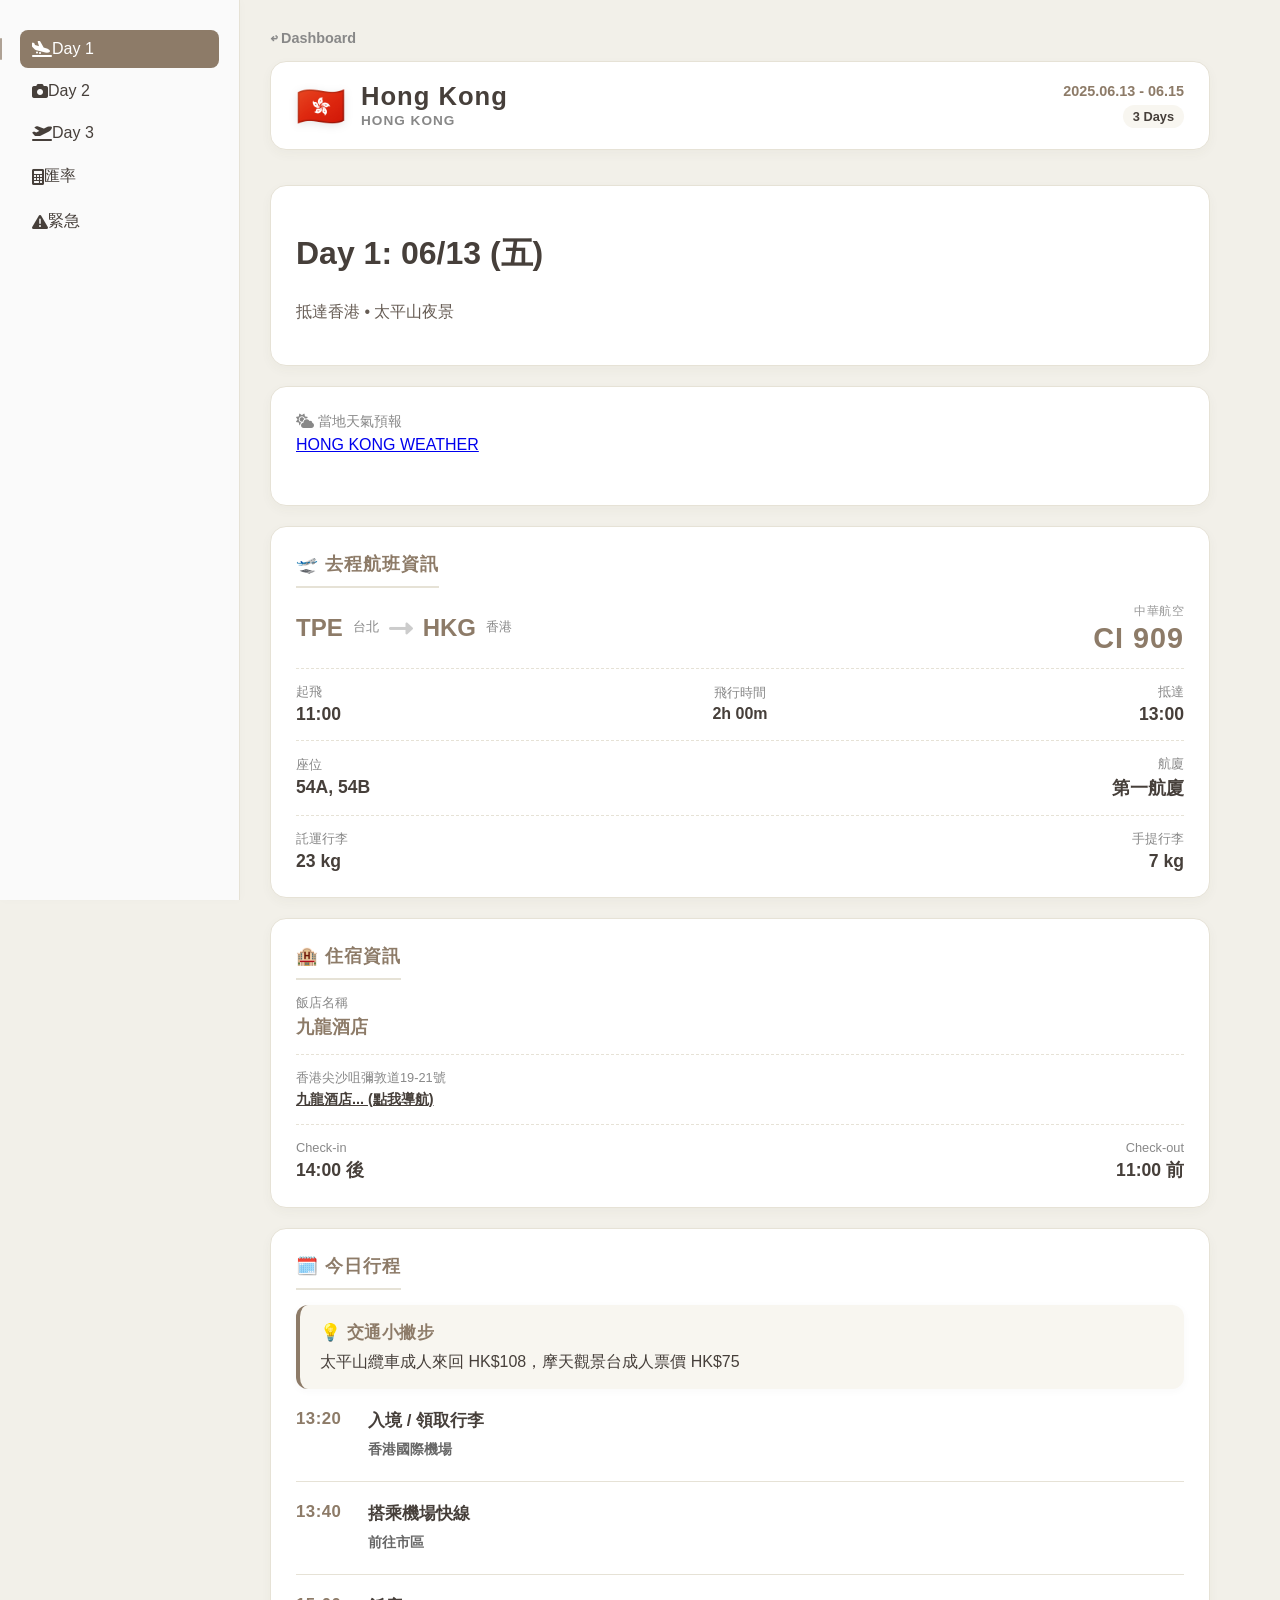
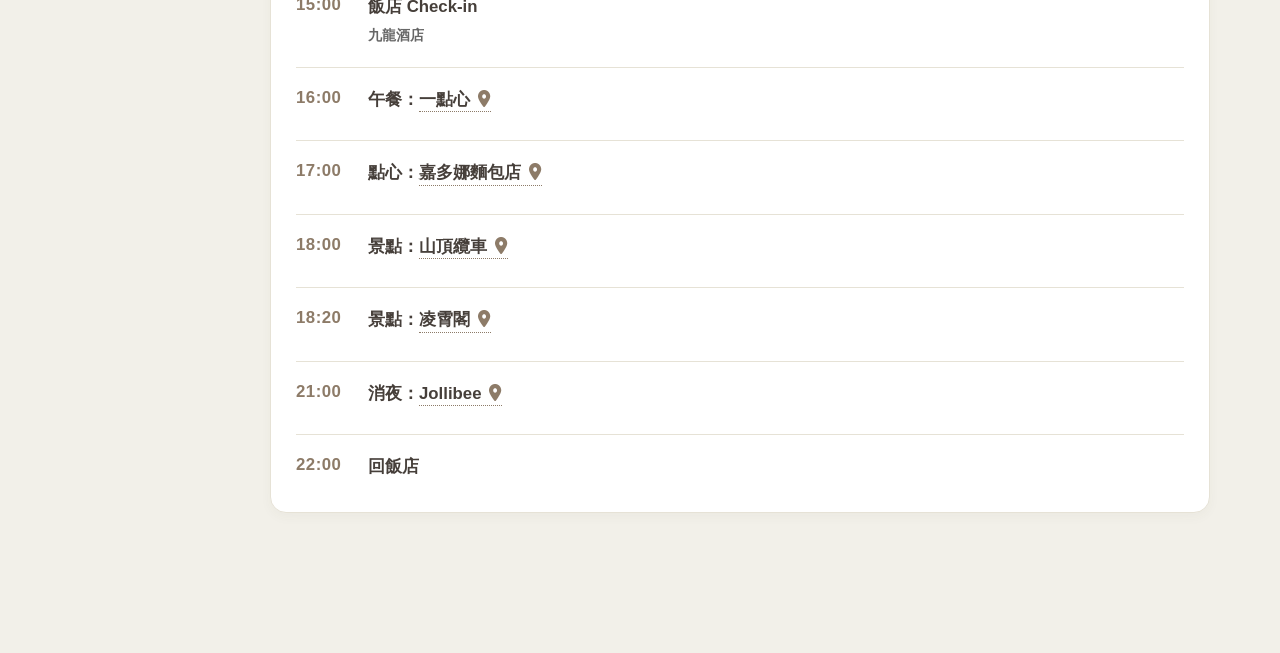
==== HongKong2025.html @ afbc12d3 "Add files via upload" ====
<!DOCTYPE html>
<html lang="zh-TW">
<head>
    <meta charset="UTF-8">
    <meta name="viewport" content="width=device-width, initial-scale=1.0, maximum-scale=1.0, user-scalable=no">
    <title>香港 3 天 2 夜</title>
    <link rel="icon" href="data:image/svg+xml,<svg xmlns=%22http://www.w3.org/2000/svg%22 viewBox=%220 0 100 100%22><text x=%2250%%22 y=%2250%%22 font-size=%2280%22 text-anchor=%22middle%22 dominant-baseline=%22central%22>🥧</text></svg>">
    
    <!-- 引入 Font Awesome 與 共用 CSS (已移除所有內聯樣式) -->
    <link href="https://cdnjs.cloudflare.com/ajax/libs/font-awesome/6.0.0/css/all.min.css" rel="stylesheet">
    <link href="css/travel.css" rel="stylesheet">
</head>
<body>

    <!-- ================= 統一 Sidebar ================= -->
    <nav class="sidebar">
        <div class="menu-item active" onclick="showPage('day1')">
            <i class="fas fa-plane-arrival"></i><span>Day 1</span>
        </div>
        <div class="menu-item" onclick="showPage('day2')">
            <i class="fas fa-camera"></i><span>Day 2</span>
        </div>
        <div class="menu-item" onclick="showPage('day3')">
            <i class="fas fa-plane-departure"></i><span>Day 3</span>
        </div>
        <div class="menu-item" onclick="showPage('money')">
            <i class="fas fa-calculator"></i><span>匯率</span>
        </div>
        <div class="menu-item" onclick="showPage('sos')">
            <i class="fas fa-exclamation-triangle"></i><span>緊急</span>
        </div>
    </nav>

    <!-- ================= 右側內容區 ================= -->
    <!-- ★ data-trip-id 用於獨立記憶體快取, data-currency-rate 用於匯率計算 ★ -->
    <main class="content" data-trip-id="hongkong2025" data-currency-rate="4.1">
        <a href="index.html" class="back-home">↩ Dashboard</a>
        
        <!-- 統一 Header -->
        <div class="travel-header">
            <div class="th-left">
                <div class="th-flag">🇭🇰</div>
                <div class="th-title">
                    <h1>Hong Kong</h1>
                    <span>Hong Kong</span>
                </div>
            </div>
            <div class="th-right">
                <div class="th-date">2025.06.13 - 06.15</div>
                <div class="th-days">3 Days</div>
            </div>
        </div>

        <!-- ================= Day 1 ================= -->
        <div id="day1" class="page-section active">
            
            <div class="card">
                <h1>Day 1: 06/13 (五)</h1>
                <p>抵達香港 • 太平山夜景</p>
            </div>

            <!-- 天氣小工具 (香港) -->
            <div class="card" style="min-height: 120px;">
                <div style="font-size: 0.9rem; color: #888; margin-bottom: 5px;">
                    <i class="fas fa-cloud-sun"></i> 當地天氣預報
                </div>
                <div class="weather-container">
                    <a class="weatherwidget-io" href="https://forecast7.com/en/22d32114d17/hong-kong/" data-label_1="HONG KONG" data-label_2="香港天氣" data-font="Arial" data-icons="Climacons Animated" data-mode="Forecast" data-days="3" data-theme="pure" data-accent="#8D7B68" data-textColor="#463F3A" data-highColor="#D35400" data-lowColor="#7FB3D5" data-sunColor="#F39C12" data-cloudColor="#BDC3C7" style="display: block; width: 100%; height: 100%;">HONG KONG WEATHER</a>
                </div>
                <script>!function(d,s,id){var js,fjs=d.getElementsByTagName(s)[0];if(!d.getElementById(id)){js=d.createElement(s);js.id=id;js.src='https://weatherwidget.io/js/widget.min.js';fjs.parentNode.insertBefore(js,fjs);}}(document,'script','weatherwidget-io-js');</script>
            </div>

            <!-- 去程航班資訊 -->
            <div class="card">
                <h2>🛫 去程航班資訊</h2>
                <div class="flight-box">
                    <div class="flight-route">TPE <span class="city-name">台北</span> <i class="fas fa-long-arrow-alt-right" style="color: #ccc; margin: 0 5px;"></i> HKG <span class="city-name">香港</span></div>
                    <div class="flight-number-box"><span class="airline-name">中華航空</span><span class="flight-code">CI 909</span></div>
                </div>
                <div class="flight-box">
                    <div class="info-group"><span class="info-label">起飛</span><span class="info-value">11:00</span></div>
                    <div class="info-group" style="text-align: center;">
                        <span class="info-label">飛行時間</span><span class="info-value" style="font-size: 1rem;">2h 00m</span>
                    </div>
                    <div class="info-group" style="text-align: right;"><span class="info-label">抵達</span><span class="info-value">13:00</span></div>
                </div>
                <div class="flight-box">
                    <div class="info-group"><span class="info-label">座位</span><span class="info-value">54A, 54B</span></div>
                    <div class="info-group" style="text-align: right;"><span class="info-label">航廈</span><span class="info-value">第一航廈</span></div>
                </div>
                <div class="flight-box">
                    <div class="info-group"><span class="info-label">託運行李</span><span class="info-value">23 kg</span></div>
                    <div class="info-group" style="text-align: right;"><span class="info-label">手提行李</span><span class="info-value">7 kg</span></div>
                </div>
            </div>

            <!-- 住宿資訊 -->
            <div class="card">
                <h2>🏨 住宿資訊</h2>
                <div class="hotel-box">
                    <div class="info-group">
                        <span class="info-label">飯店名稱</span>
                        <span class="info-value highlight">九龍酒店</span>
                    </div>
                </div>
                <div class="hotel-box">
                    <div class="info-group">
                        <span class="info-label">香港尖沙咀彌敦道19-21號</span>
                        <a href="https://maps.app.goo.gl/EKaswc69Fvx1nuZb8" target="_blank" class="info-value" style="font-size: 0.9rem; text-decoration: underline;">
                            九龍酒店... (點我導航)
                        </a>
                    </div>
                </div>
                <div class="hotel-box">
                    <div class="info-group"><span class="info-label">Check-in</span><span class="info-value">14:00 後</span></div>
                    <div class="info-group" style="text-align: right;"><span class="info-label">Check-out</span><span class="info-value">11:00 前</span></div>
                </div>
            </div>

            <!-- Day 1 詳細行程 -->
            <div class="card">
                <h2>🗓️ 今日行程</h2>
                <div class="tip-box" style="margin-bottom: 20px; margin-top:0;">
                    <span class="tip-title">💡 交通小撇步</span>
                    太平山纜車成人來回 HK$108，摩天觀景台成人票價 HK$75
                </div>

                <div class="timeline-item">
                    <div class="time-col">13:20</div>
                    <div class="event-col">
                        <span class="event-title">入境 / 領取行李</span>
                        <div class="event-desc">香港國際機場</div>
                    </div>
                </div>
                <div class="timeline-item">
                    <div class="time-col">13:40</div>
                    <div class="event-col">
                        <span class="event-title">搭乘機場快線</span>
                        <div class="event-desc">前往市區</div>
                    </div>
                </div>
                <div class="timeline-item">
                    <div class="time-col">15:00</div>
                    <div class="event-col">
                        <span class="event-title">飯店 Check-in</span>
                        <div class="event-desc">九龍酒店</div>
                    </div>
                </div>
                <div class="timeline-item">
                    <div class="time-col">16:00</div>
                    <div class="event-col">
                        <span class="event-title">午餐：<a href="https://maps.app.goo.gl/EjUJ3qVuWebungwq6" target="_blank" class="event-link">一點心 <i class="fas fa-map-marker-alt"></i></a></span>
                    </div>
                </div>
                <div class="timeline-item">
                    <div class="time-col">17:00</div>
                    <div class="event-col">
                        <span class="event-title">點心：<a href="https://maps.app.goo.gl/kYdTCYReTGo434V69" target="_blank" class="event-link">嘉多娜麵包店 <i class="fas fa-map-marker-alt"></i></a></span>
                    </div>
                </div>
                <div class="timeline-item">
                    <div class="time-col">18:00</div>
                    <div class="event-col">
                        <span class="event-title">景點：<a href="https://maps.app.goo.gl/MPG24cJKzEwBTqfs8" target="_blank" class="event-link">山頂纜車 <i class="fas fa-map-marker-alt"></i></a></span>
                    </div>
                </div>
                <div class="timeline-item">
                    <div class="time-col">18:20</div>
                    <div class="event-col">
                        <span class="event-title">景點：<a href="https://maps.app.goo.gl/K1PdYtuQyKC4BGM1A" target="_blank" class="event-link">凌霄閣 <i class="fas fa-map-marker-alt"></i></a></span>
                    </div>
                </div>
                <div class="timeline-item">
                    <div class="time-col">21:00</div>
                    <div class="event-col">
                        <span class="event-title">消夜：<a href="https://maps.app.goo.gl/dW3N7We383QThHqZ9" target="_blank" class="event-link">Jollibee <i class="fas fa-map-marker-alt"></i></a></span>
                    </div>
                </div>
                <div class="timeline-item">
                    <div class="time-col">22:00</div>
                    <div class="event-col">
                        <span class="event-title">回飯店</span>
                    </div>
                </div>
            </div>
        </div>

        <!-- ================= Day 2 ================= -->
        <div id="day2" class="page-section">
            <div class="card">
                <h1>Day 2: 06/14 (六)</h1>
                <p>市區探索 • 購物美食</p>
            </div>

            <div class="card">
                <h2>🗓️ 行程內容</h2>
                <div class="timeline-item">
                    <div class="time-col">11:00</div>
                    <div class="event-col">
                        <span class="event-title">早餐：<a href="https://maps.app.goo.gl/UjLLrDPzjtCjwC1D6" target="_blank" class="event-link">炳記茶檔 <i class="fas fa-map-marker-alt"></i></a></span>
                    </div>
                </div>
                <div class="timeline-item">
                    <div class="time-col">12:40</div>
                    <div class="event-col">
                        <span class="event-title">午餐：<a href="https://maps.app.goo.gl/oUz46k46rFbuQrYm6" target="_blank" class="event-link">榕哥燒鵝餐室 <i class="fas fa-map-marker-alt"></i></a></span>
                    </div>
                </div>
                <div class="timeline-item">
                    <div class="time-col">14:00</div>
                    <div class="event-col">
                        <span class="event-title">購物：<a href="https://maps.app.goo.gl/E43j7bYzQxsE5U7RA" target="_blank" class="event-link">80M巴士專門店 - 太子旗艦店 <i class="fas fa-map-marker-alt"></i></a></span>
                    </div>
                </div>
                <div class="timeline-item">
                    <div class="time-col">14:30</div>
                    <div class="event-col">
                        <span class="event-title">購物：<a href="https://maps.app.goo.gl/TByXauGQk7tQCgtF6" target="_blank" class="event-link">深水埗玩具街 <i class="fas fa-map-marker-alt"></i></a></span>
                    </div>
                </div>
                <div class="timeline-item">
                    <div class="time-col">16:30</div>
                    <div class="event-col">
                        <span class="event-title">購物：<a href="https://maps.app.goo.gl/1QoRGwahRvpfZM826" target="_blank" class="event-link">K11 Sephora <i class="fas fa-map-marker-alt"></i></a></span>
                    </div>
                </div>
                <div class="timeline-item">
                    <div class="time-col">18:00</div>
                    <div class="event-col">
                        <span class="event-title">晚餐：<a href="https://maps.app.goo.gl/UUAv5ns6pqWyVc3x5" target="_blank" class="event-link">忠記粥品 <i class="fas fa-map-marker-alt"></i></a></span>
                    </div>
                </div>
                <div class="timeline-item">
                    <div class="time-col">19:00</div>
                    <div class="event-col">
                        <span class="event-title">景點：<a href="https://maps.app.goo.gl/LQeYR2cAmXrwTAC48" target="_blank" class="event-link">石板街 <i class="fas fa-map-marker-alt"></i></a></span>
                    </div>
                </div>
                <div class="timeline-item">
                    <div class="time-col">20:30</div>
                    <div class="event-col">
                        <span class="event-title">消夜：<a href="https://maps.app.goo.gl/iW7wtKTuuVDnCM6d9" target="_blank" class="event-link">祥興記上海生煎包(尖沙咀) <i class="fas fa-map-marker-alt"></i></a></span>
                    </div>
                </div>
                <div class="timeline-item">
                    <div class="time-col">21:00</div>
                    <div class="event-col">
                        <span class="event-title">回飯店</span>
                    </div>
                </div>
            </div>
        </div>

        <!-- ================= Day 3 ================= -->
        <div id="day3" class="page-section">
            <div class="card">
                <h1>Day 3: 06/15 (日)</h1>
                <p>尖沙咀 • 回家</p>
            </div>

            <!-- 回程航班資訊 -->
            <div class="card">
                <h2>🛫 回程航班資訊</h2>
                <div class="flight-box">
                    <div class="flight-route">HKG <span class="city-name">香港</span> <i class="fas fa-long-arrow-alt-right" style="color: #ccc; margin: 0 5px;"></i> TPE <span class="city-name">台北</span></div>
                    <div class="flight-number-box"><span class="airline-name">中華航空</span><span class="flight-code">CI 916</span></div>
                </div>
                <div class="flight-box">
                    <div class="info-group"><span class="info-label">起飛</span><span class="info-value">17:30</span></div>
                    <div class="info-group" style="text-align: center;"><span class="info-label">飛行時間</span><span class="info-value" style="font-size: 1rem;">1h 55m</span></div>
                    <div class="info-group" style="text-align: right;"><span class="info-label">抵達</span><span class="info-value">19:25</span></div>
                </div>
                <div class="flight-box">
                    <div class="info-group"><span class="info-label">座位</span><span class="info-value">22A, 22B</span></div>
                    <div class="info-group" style="text-align: right;"><span class="info-label">航廈</span><span class="info-value">第一航廈</span></div>
                </div>
                <div class="flight-box">
                    <div class="info-group"><span class="info-label">託運行李</span><span class="info-value">23 kg</span></div>
                    <div class="info-group" style="text-align: right;"><span class="info-label">手提行李</span><span class="info-value">7 kg</span></div>
                </div>
            </div>

            <!-- Day 3 詳細行程 -->
            <div class="card">
                <h2>🗓️ 最後行程</h2>
                <div class="timeline-item">
                    <div class="time-col">11:00</div>
                    <div class="event-col">
                        <span class="event-title"><a href="https://maps.app.goo.gl/fSLb9viqEpAYMzUF7" target="_blank" class="event-link">Hashtag B (尖沙咀) <i class="fas fa-map-marker-alt"></i></a></span>
                    </div>
                </div>
                <div class="timeline-item">
                    <div class="time-col">11:30</div>
                    <div class="event-col">
                        <span class="event-title">午餐：<a href="https://maps.app.goo.gl/bczqiwhufbvjFRGx6" target="_blank" class="event-link">紅茶 (尖沙咀店) <i class="fas fa-map-marker-alt"></i></a></span>
                    </div>
                </div>
                <div class="timeline-item">
                    <div class="time-col">12:30</div>
                    <div class="event-col">
                        <span class="event-title"><a href="https://maps.app.goo.gl/sZKXD2f8g9MDUQHq9" target="_blank" class="event-link">Bakehouse <i class="fas fa-map-marker-alt"></i></a></span>
                    </div>
                </div>
                <div class="timeline-item">
                    <div class="time-col">13:30</div>
                    <div class="event-col">
                        <span class="event-title">搭乘機場快線</span>
                        <div class="event-desc">前往香港機場</div>
                    </div>
                </div>
            </div>
        </div>

        <!-- ================= 匯率 & SOS ================= -->
        <div id="money" class="page-section">
            <div class="card">
                <h1>💰 簡易匯率換算</h1>
                <p>輸入港幣 (HKD)，換算台幣 (約 1:4.1)</p>
                <div class="result-box" id="twdResult" style="background: #333; color: #0f0; padding: 15px; font-family: monospace; font-size: 1.5rem; text-align: right; border-radius: 5px; margin-bottom: 10px;">NT$ 0</div>
                <div style="display: flex; gap: 10px;">
                    <input type="number" inputmode="decimal" id="calcInput" class="calc-input" placeholder="輸入港幣金額" oninput="convertCurrency(this.value)" style="flex: 1; padding: 10px; font-size: 1.2rem; border-radius: 5px; border: 1px solid #ccc;">
                    <button onclick="clearCurrency()" style="background-color: #95a5a6; color: white; border: none; border-radius: 5px; padding: 0 20px; font-weight: bold; font-size: 1rem; cursor: pointer;">清除</button>
                </div>
            </div>
        </div>

        <div id="sos" class="page-section">
            <div class="card">
                <h1>🆘 緊急求助</h1>
                <p>遇到緊急狀況請保持冷靜。</p>
                <a href="tel:999" class="sos-btn bg-police"><i class="fas fa-phone-alt"></i> 999 報警/急救/火警</a>
                
                <p style="margin-top: 20px; font-weight: bold; border-top: 1px solid #eee; padding-top: 15px; color:#463F3A;">🏥 協助 / 駐外單位</p>
                <a href="tel:+85261439012" class="sos-btn bg-embassy">
                    <i class="fas fa-passport"></i> 台北駐香港辦事處
                    <div style="font-size: 0.75rem; font-weight: normal; margin-top: 3px; display: block; width: 100%;">急難救助 (24H)</div>
                </a>
            </div>
        </div>

    </main>

    <!-- 統一 Lightbox DOM -->
    <div id="myLightbox" class="lightbox" onclick="closeLightbox(event)">
        <div class="close-lightbox">&times;</div>
        <img class="lightbox-img" id="lightboxImg" src="" onclick="toggleZoom(event)">
    </div>

    <!-- ★★★ 引入統一共用 JS (無任何內聯程式碼) ★★★ -->
    <script src="js/travel.js"></script>

</body>
</html>
---- css/travel.css ----
/* ==========================================================================
   TRAVEL DIARY - CORE STYLES (v3.7 Final Template)
   ========================================================================== */

/* ================= 1. VARIABLES & RESET ================= */
:root {
    /* 大地色系配色 */
    --bg-color: #F2F0E9;
    --sidebar-bg: #4A403A;
    --card-bg: #FFFFFF;
    --text-color: #463F3A;
    --sub-text: #888888;
    --accent-color: #8D7B68;
    --border-color: #E6E2D6;
    
    /* 統一全站卡片陰影 */
    --card-shadow: 0 4px 12px rgba(74, 64, 58, 0.04);
}

* { box-sizing: border-box; -webkit-tap-highlight-color: transparent; }

body {
    background-color: var(--bg-color);
    color: var(--text-color);
    font-family: "Helvetica Neue", "Noto Sans TC", Arial, sans-serif;
    margin: 0;
    overflow-x: hidden; 
    min-height: 100vh;
}

/* ================= 2. UTILITIES ================= */
.mt-0 { margin-top: 0; }
.mt-10 { margin-top: 10px; }
.mt-30 { margin-top: 30px; }
.mb-20 { margin-bottom: 20px; }
.no-border { border-bottom: none !important; margin-bottom: 0 !important; padding-bottom: 0 !important; }

/* ================= 3. HEADER ================= */
.travel-header {
    display: flex; justify-content: space-between; align-items: center;
    background: var(--card-bg); border-radius: 16px; padding: 20px 25px;
    margin-bottom: 35px; border: 1px solid var(--border-color);
    box-shadow: var(--card-shadow);
}
.th-left { display: flex; align-items: center; gap: 15px; }
.th-flag { font-size: 2.5rem; line-height: 1; filter: drop-shadow(0 2px 4px rgba(0,0,0,0.1)); }
.th-title h1 { margin: 0; font-size: 1.6rem; color: var(--text-color); font-weight: 900; letter-spacing: 1px; }
.th-title span { font-size: 0.85rem; color: var(--sub-text); font-weight: bold; text-transform: uppercase; letter-spacing: 1px;}
.th-right { text-align: right; }
.th-date { font-size: 0.9rem; font-weight: bold; color: var(--accent-color); margin-bottom: 6px; }
.th-days { font-size: 0.8rem; background: #F8F6F0; padding: 4px 10px; border-radius: 20px; display: inline-block; color: var(--text-color); font-weight: bold; }

/* ================= 4. SIDEBAR ================= */
.sidebar {
    width: 240px; background-color: #FAFAFA; display: flex; flex-direction: column;
    align-items: flex-start; padding: 30px 20px; box-shadow: 1px 0 10px rgba(0,0,0,0.02);
    z-index: 100; position: fixed; top: 0; left: 0; bottom: 0; height: 100%;
    overflow-y: auto; border-right: 1px solid var(--border-color);
}
.sidebar-group { width: 100%; margin-bottom: 10px; }
.sidebar-group-title {
    font-size: 0.7rem; color: var(--sub-text); font-weight: 800;
    text-transform: uppercase; letter-spacing: 1.5px; margin-bottom: 10px; padding-left: 10px;
    display: flex; justify-content: space-between; align-items: center; cursor: default;
}
.sidebar-group-toggle { font-size: 0.6rem; opacity: 0.4; }
.sidebar-group-content { display: flex; flex-direction: column; width: 100%; transition: all 0.3s ease; }
.sidebar-divider { width: 100%; height: 1px; background-color: var(--border-color); margin: 15px 0; border: none; }

.menu-item {
    width: 100%; display: flex; align-items: center;
    padding: 10px 12px; border-radius: 8px; cursor: pointer;
    color: var(--text-color); margin-bottom: 4px; position: relative;
    transition: all 0.2s ease;
}
.menu-item:hover { background-color: rgba(141, 123, 104, 0.08); transform: translateX(3px); }
.menu-item.active { background-color: var(--accent-color); color: #FFFFFF; transform: none; }

.menu-item.active::before {
    content: ''; position: absolute; left: -20px; top: 20%;
    height: 60%; width: 2px; background-color: var(--accent-color); border-radius: 4px; opacity: 0.7;
}

.menu-icon { width: 24px; font-size: 1.1rem; margin-right: 10px; text-align: center; color: var(--accent-color); transition: color 0.2s; }
.menu-item.active .menu-icon { color: #FFFFFF; }

.dot-icon { width: 24px; text-align: center; margin-right: 10px; font-size: 0.85rem; color: var(--accent-color); display: inline-block; }
.menu-item .dot-icon::before { font-family: "Font Awesome 6 Free"; font-weight: 400; content: '\f111'; }
.menu-item.active .dot-icon::before { font-family: "Font Awesome 6 Free"; font-weight: 900; content: '\f111'; }
.menu-item.active .dot-icon { color: #FFFFFF; }

.menu-text { font-size: 0.95rem; font-weight: bold; flex: 1; }
.menu-badge { font-size: 0.65rem; padding: 2px 8px; border-radius: 20px; background-color: rgba(141, 123, 104, 0.15); color: var(--accent-color); font-weight: bold; margin-left: 10px; }
.menu-item.active .menu-badge { background-color: rgba(255, 255, 255, 0.25); color: #FFFFFF; }

.menu-item.sos-item .menu-icon { color: #e74c3c; opacity: 0.85; }
.menu-item.sos-item:hover { background-color: rgba(231, 76, 60, 0.08); }
.menu-item.sos-item.active { background-color: #e74c3c; }

/* ================= 5. CARD ================= */
.content { margin-left: 240px; padding: 30px; min-height: 100vh; padding-bottom: 120px; max-width: 1000px; }
.page-section { display: none; animation: fadeIn 0.4s ease; }
.page-section.active { display: block; }
@keyframes fadeIn { from { opacity: 0; transform: translateY(10px); } to { opacity: 1; transform: translateY(0); } }

.back-home { color: var(--sub-text); text-decoration: none; display: block; margin-bottom: 15px; font-size: 0.9rem; font-weight: bold; transition: 0.2s;}
.back-home:hover { color: var(--accent-color); }

.card {
    background: var(--card-bg); border-radius: 16px; padding: 25px; margin-bottom: 20px;
    box-shadow: var(--card-shadow); border: 1px solid var(--border-color);
}
.card h2 { color: var(--accent-color); font-size: 1.1rem; font-weight: 900; letter-spacing: 1px; margin-top: 0; margin-bottom: 15px; border-bottom: 2px solid var(--border-color); padding-bottom: 10px; display: inline-block; }
.card p { line-height: 1.7; color: #665C54; margin-bottom: 15px; }

/* ★ Day 主標題、日期 Badge、進度與天氣 */
.day-header-top { display: flex; justify-content: space-between; align-items: center; flex-wrap: wrap; gap: 10px; margin-bottom: 10px; }
.day-header h1 { margin: 0; display: flex; align-items: center; flex-wrap: wrap; gap: 12px; font-size: 1.8rem; color: var(--text-color); letter-spacing: 1px; }
.day-date-badge { font-size: 0.75rem; font-weight: 500; background-color: #FAF9F7; color: #999088; padding: 3px 12px; border-radius: 20px; letter-spacing: 0.5px; border: 1px solid #F0EBE5; }
.day-header-right { display: flex; align-items: center; gap: 12px; }
.day-weather { font-size: 0.85rem; color: var(--sub-text); font-weight: bold; display: flex; align-items: center; gap: 6px; letter-spacing: 0.5px; }
.day-weather:empty { display: none; }
.day-progress { font-size: 0.75rem; font-weight: bold; color: var(--accent-color); background-color: rgba(141, 123, 104, 0.1); padding: 4px 12px; border-radius: 20px; letter-spacing: 0.5px; }

.timeline-card { margin-top: 30px; }

/* ================= 6. TIP BOX ================= */
.tip-box { background: #F8F6F0; border-left: 4px solid var(--accent-color); padding: 16px 20px; border-radius: 12px; color: var(--text-color); margin-bottom: 20px; box-shadow: 0 2px 8px rgba(74, 64, 58, 0.03); }
.tip-box-top { margin-top: 0; margin-bottom: 20px; }
.tip-title { color: var(--accent-color); font-weight: 900; font-size: 1.05rem; margin-bottom: 8px; display: flex; align-items: center; gap: 6px; letter-spacing: 0.5px; }

/* ================= 7. TIMELINE ================= */
.timeline-item { display: flex; align-items: flex-start; margin-bottom: 20px; border-bottom: 1px solid var(--border-color); padding-bottom: 20px; }
.timeline-item:last-child { border-bottom: none; margin-bottom: 0; padding-bottom: 0; }
.timeline-item-divider { border-top: 1px solid var(--border-color); padding-top: 20px; }

.time-col { width: 72px; font-weight: 900; color: var(--accent-color); font-size: 1.05rem; flex-shrink: 0; letter-spacing: 0.5px; }
.event-col { flex: 1; }
.event-title { display: flex; align-items: flex-start; font-weight: bold; color: var(--text-color); margin-bottom: 8px; font-size: 1.05rem; line-height: 1.4; }
.event-title-icon { width: 24px; display: inline-flex; justify-content: center; align-items: center; flex-shrink: 0; margin-right: 8px; font-size: 0.95em; }

.event-desc { font-size: 0.85rem; color: #666; font-weight: bold; line-height: 1.5; }
.transport-tag { display: inline-block; font-size: 0.7rem; padding: 2px 6px; background: #eee; border-radius: 6px; color: #666; margin-right: 5px; }
.event-link { color: var(--text-color); text-decoration: none; border-bottom: 1px dotted var(--accent-color); transition: 0.3s; font-weight: bold; }
.event-link:hover { color: var(--accent-color); border-bottom: 1px solid var(--accent-color); }
.event-link i { color: var(--accent-color); margin-left: 3px; }

/* 保留給 JS 動態套用的 Currently Active 狀態 */
.timeline-item.is-current { background-color: rgba(141, 123, 104, 0.04); border-radius: 12px; padding: 18px 16px; margin-left: -16px; margin-right: -16px; border-left: 3px solid var(--accent-color); border-bottom: 1px solid transparent; margin-bottom: 20px; }
.timeline-item.is-current .time-col { color: var(--accent-color); }

/* ================= 8. BRANCH (COLLAPSIBLE ITINERARY) ================= */
.branch-container { display: flex; flex-direction: column; gap: 16px; margin-left: 15px; margin-bottom: 24px; padding-left: 15px; border-left: 1px dashed var(--border-color); }
.branch-details { border-radius: 12px; transition: 0.3s; border: 1px solid var(--border-color); box-shadow: var(--card-shadow); overflow: hidden; }

/* Branch 層級配置 */
.branch-details.best-plan { background-color: #FDFBF7; border-left: 4px solid var(--accent-color); }
.branch-details.plan-a { background-color: #FFFFFF; border-left: 4px solid #D6CFC7; }
.branch-details.plan-b { background-color: #F9F9F9; border-left: 4px solid #EAEAEA; }

.branch-details summary { padding: 0 16px; height: 52px; font-weight: bold; cursor: pointer; display: flex; justify-content: space-between; align-items: center; list-style: none; outline: none; color: var(--text-color); }
.branch-details summary::-webkit-details-marker { display: none; }
.branch-details summary > span { display: flex; align-items: center; gap: 8px; }
.branch-details summary > span i { width: 20px; text-align: center; font-size: 1.05rem; }

/* 統一柔和的大地色 Branch Icons */
.branch-icon-crown { color: var(--accent-color); }
.branch-icon-sun { color: #A49381; }
.branch-icon-umbrella { color: #8A8175; }

.branch-content { padding: 0 16px 16px 16px; border-top: 1px dashed rgba(0,0,0,0.1); margin-top: 5px; padding-top: 16px; }
.toggle-icon { transition: transform 0.3s ease; color: #999; }
.branch-details[open] .toggle-icon { transform: rotate(180deg); color: inherit; }

/* Branch Timeline */
.branch-timeline-item { display: flex; align-items: flex-start; border-bottom: 1px dashed var(--border-color); margin-bottom: 10px; padding-bottom: 10px; }
.branch-timeline-item:last-child { border-bottom: none; margin-bottom: 0; padding-bottom: 0; }

/* ================= 9. FLIGHT ================= */
.flight-box { display: flex; justify-content: space-between; align-items: center; border-bottom: 1px dashed var(--border-color); padding-bottom: 15px; margin-bottom: 15px; flex-wrap: nowrap; }
.flight-box:last-child { border-bottom: none; margin-bottom: 0; padding-bottom: 0; }
.flight-info-left { text-align: left; }
.flight-info-center { text-align: center; }
.flight-info-right { text-align: right; }

.info-group { display: flex; flex-direction: column; }
.info-label { font-size: 0.8rem; color: #888; margin-bottom: 3px; }
.info-value { font-size: 1.1rem; color: var(--text-color); font-weight: bold; }
.flight-time-val { font-size: 1rem; }

.flight-route { font-size: 1.5rem; color: var(--accent-color); font-weight: bold; display: flex; align-items: center; white-space: nowrap; gap: 5px; flex-shrink: 0; }
.city-name { font-size: 0.8rem; color: #888; font-weight: normal; margin-left: 5px; }
.flight-number-box { text-align: right; min-width: 80px; flex-shrink: 1; white-space: nowrap; display: flex; flex-direction: column; justify-content: center; }
.airline-name { font-size: 0.75rem; color: #999; margin-bottom: 4px; text-transform: uppercase; letter-spacing: 0.5px; }
.flight-code { font-size: 1.8rem; color: var(--accent-color); font-weight: 900; letter-spacing: 1px; line-height: 1; }

/* ================= 10. HOTEL ================= */
.hotel-box { display: flex; justify-content: space-between; align-items: center; border-bottom: 1px dashed var(--border-color); padding-bottom: 15px; margin-bottom: 15px; flex-wrap: nowrap; }
.hotel-box:last-child { border-bottom: none; margin-bottom: 0; padding-bottom: 0; }
.hotel-address-box { align-items: flex-start; }
.hotel-name-large { font-size: 1.3rem; color: var(--accent-color); font-weight: bold; }
.hotel-address { font-size: 0.85rem; color: #888; font-weight: normal; margin-top: 4px; line-height: 1.4; max-width: 260px; display: block; }
.highlight { color: var(--accent-color); }

.map-btn {
    display: inline-flex; align-items: center; background: #F8F6F0; color: var(--text-color);
    padding: 6px 14px; border-radius: 12px; font-size: 0.8rem; text-decoration: none;
    font-weight: bold; transition: 0.2s; border: 1px solid var(--border-color); margin-top: 6px;
}
.map-btn:hover { background: #E6E2D6; color: var(--accent-color); }
.map-btn i { margin-right: 6px; color: var(--accent-color); }

/* ================= 11. SHOPPING ================= */
.shop-category-title { font-size: 1.1rem; font-weight: bold; color: #fff; background-color: var(--accent-color); padding: 8px 15px; border-radius: 12px; margin-top: 25px; margin-bottom: 10px; display: flex; align-items: center; letter-spacing: 1px; }
.shop-category-title i { margin-right: 8px; }
.shop-nav { display: flex; gap: 10px; overflow-x: auto; padding-bottom: 5px; margin-bottom: 10px; white-space: nowrap; -webkit-overflow-scrolling: touch; scrollbar-width: none; }
.shop-nav::-webkit-scrollbar { display: none; }
.shop-nav-btn { background-color: var(--card-bg); border: 1px solid var(--accent-color); border-radius: 20px; padding: 8px 16px; font-size: 0.9rem; color: var(--accent-color); text-decoration: none; transition: 0.2s; font-weight: bold; display: inline-flex; align-items: center; }
.shop-nav-btn i { margin-right: 5px; }
.shop-nav-btn:active, .shop-nav-btn:hover { background-color: var(--accent-color); color: #ffffff; }

.shop-item { display: flex; align-items: center; background: var(--card-bg); border-radius: 16px; padding: 10px; margin-bottom: 15px; box-shadow: var(--card-shadow); border: 1px solid var(--border-color); transition: 0.3s; }
.shop-img { width: 80px; height: 80px; border-radius: 8px; object-fit: cover; background-color: #f0f0f0; flex-shrink: 0; cursor: pointer; transition: 0.2s; }
.shop-img:active { transform: scale(0.95); opacity: 0.8; }
.shop-info { flex: 1; padding-left: 15px; display: flex; flex-direction: column; justify-content: center; }

.shop-name { font-size: 1rem; font-weight: bold; color: var(--text-color); margin-bottom: 4px; display: flex; align-items: center; flex-wrap: wrap; gap: 6px; }
.shop-price { font-size: 0.9rem; color: var(--accent-color); font-weight: bold; margin-bottom: 4px; }
.shop-loc { font-size: 0.8rem; color: #888; }
.shop-check { width: 25px; height: 25px; cursor: pointer; accent-color: var(--accent-color); margin-left: 10px; }

/* 購物清單完成狀態 */
.shop-item.bought { opacity: 0.6; background-color: #fcfcfc; }
.shop-item.bought .shop-name-text { text-decoration: line-through; color: #888; }
.shop-bought-badge { display: none; font-size: 0.7rem; color: #4CAF50; background: #E8F5E9; padding: 2px 6px; border-radius: 4px; font-weight: bold; letter-spacing: 0.5px; }
.shop-item.bought .shop-bought-badge { display: inline-flex; align-items: center; gap: 3px; }

.shop-memo-input { width: 100%; height: 200px; padding: 15px; border-radius: 8px; border: 1px solid var(--border-color); resize: none; background: #FAFAFA; font-family: inherit; color: var(--text-color); font-size: 1rem; line-height: 1.5; box-sizing: border-box; }

/* 圖片燈箱 */
.menu-thumb { width: 150px; height: 100px; object-fit: cover; border-radius: 8px; cursor: pointer; margin-top: 10px; border: 1px solid var(--border-color); box-shadow: 0 2px 5px rgba(0,0,0,0.1); transition: 0.2s; display: block; }
.menu-thumb:active { transform: scale(0.95); opacity: 0.8; }
.lightbox { display: none; position: fixed; z-index: 9999; left: 0; top: 0; width: 100%; height: 100%; background-color: rgba(0,0,0,0.9); overflow: auto; align-items: center; justify-content: center; backdrop-filter: blur(5px); }
.lightbox-img { max-width: 95%; max-height: 90vh; border-radius: 5px; box-shadow: 0 0 20px rgba(0,0,0,0.5); transition: transform 0.3s ease; cursor: zoom-in; }
.lightbox-img.zoomed { max-width: none; max-height: none; width: 250%; cursor: zoom-out; }
.close-lightbox { position: fixed; top: 20px; right: 20px; color: white; font-size: 30px; font-weight: bold; cursor: pointer; z-index: 10001; background: rgba(0,0,0,0.5); width: 40px; height: 40px; line-height: 40px; text-align: center; border-radius: 50%; }

/* ================= 12. SOS & UTILITIES ================= */
.sos-btn { display: flex; align-items: center; justify-content: center; width: 100%; padding: 15px; margin: 10px 0; text-align: center; color: white; text-decoration: none; border-radius: 12px; font-weight: bold; font-size: 1.1rem; box-shadow: var(--card-shadow); transition: 0.2s; max-width: 100%; border: 1px solid rgba(0,0,0,0.05); }
.sos-btn:active { transform: scale(0.98); }
.sos-btn i { margin-right: 10px; font-size: 1.3rem; }
.bg-police { background-color: #e74c3c; } .bg-fire { background-color: #e67e22; } .bg-jnto { background-color: #3498db; } .bg-amda { background-color: #27ae60; }
.sos-divider-title { margin-top: 20px; font-weight: bold; border-top: 1px solid var(--border-color); padding-top: 15px; color: var(--text-color); }

.result-box { background: #333333; color: #00FF00; padding: 15px; font-family: monospace; font-size: 1.5rem; text-align: right; border-radius: 12px; margin-bottom: 15px; }
.calc-input-group { display: flex; gap: 10px; }
.calc-input { flex: 1; padding: 10px; font-size: 1.2rem; border-radius: 12px; border: 1px solid var(--border-color); box-sizing: border-box; }
.calc-btn { background-color: var(--sub-text); color: #FFFFFF; border: none; border-radius: 12px; padding: 0 20px; font-weight: bold; font-size: 1rem; cursor: pointer; transition: 0.2s; }
.calc-btn:hover { background-color: var(--text-color); }

.pdf-btn { display: inline-flex; align-items: center; background-color: #fff0f0; color: #c0392b; border: 1px solid #e6b0aa; padding: 6px 12px; border-radius: 12px; font-size: 0.85rem; text-decoration: none; margin-top: 8px; transition: 0.2s; font-weight: bold; }
.pdf-btn i { margin-right: 6px; font-size: 1rem; }
.pdf-btn:active, .pdf-btn:hover { background-color: #e6b0aa; color: white; }

/* ================= 13. RESPONSIVE ================= */
@media screen and (min-width: 481px) {
    .hotel-address { max-width: 300px; }
}
@media screen and (max-width: 768px) {
    .sidebar { width: 75px; padding: 20px 10px; align-items: center; }
    .content { margin-left: 75px; padding: 20px; }
    .sidebar-group-title, .sidebar-divider, .menu-text, .menu-badge { display: none; }
    .sidebar-group-content { display: flex; flex-direction: column; width: 100%; }
    .sidebar-group { margin-bottom: 0; }
    .menu-item { justify-content: center; padding: 15px 0; border-radius: 12px; margin-bottom: 10px; }
    .menu-item:hover { transform: none; }
    .menu-icon, .dot-icon { margin-right: 0; font-size: 1.3rem; }
    .menu-item.active::before { left: -5px; top: 25%; height: 50%; width: 2px; }
}
@media screen and (max-width: 450px) {
    .flight-route { font-size: 1.15rem; }
    .city-name { font-size: 0.7rem; margin-left: 3px; }
    .flight-code { font-size: 1.25rem; }
    .card { padding: 15px 12px; } 
    .time-col { width: 55px; font-size: 0.95rem; }
    .event-title { font-size: 1rem; } 
    .event-desc { font-size: 0.8rem; }   
    .transport-tag { padding: 1px 4px; font-size: 0.65rem; } 
    .branch-container { margin-left: 5px; padding-left: 10px; gap: 10px; }
    .branch-details summary { padding: 12px 10px; }
    .branch-content { padding: 0 10px 12px 10px; }
    .day-header h1 { font-size: 1.5rem; }
}
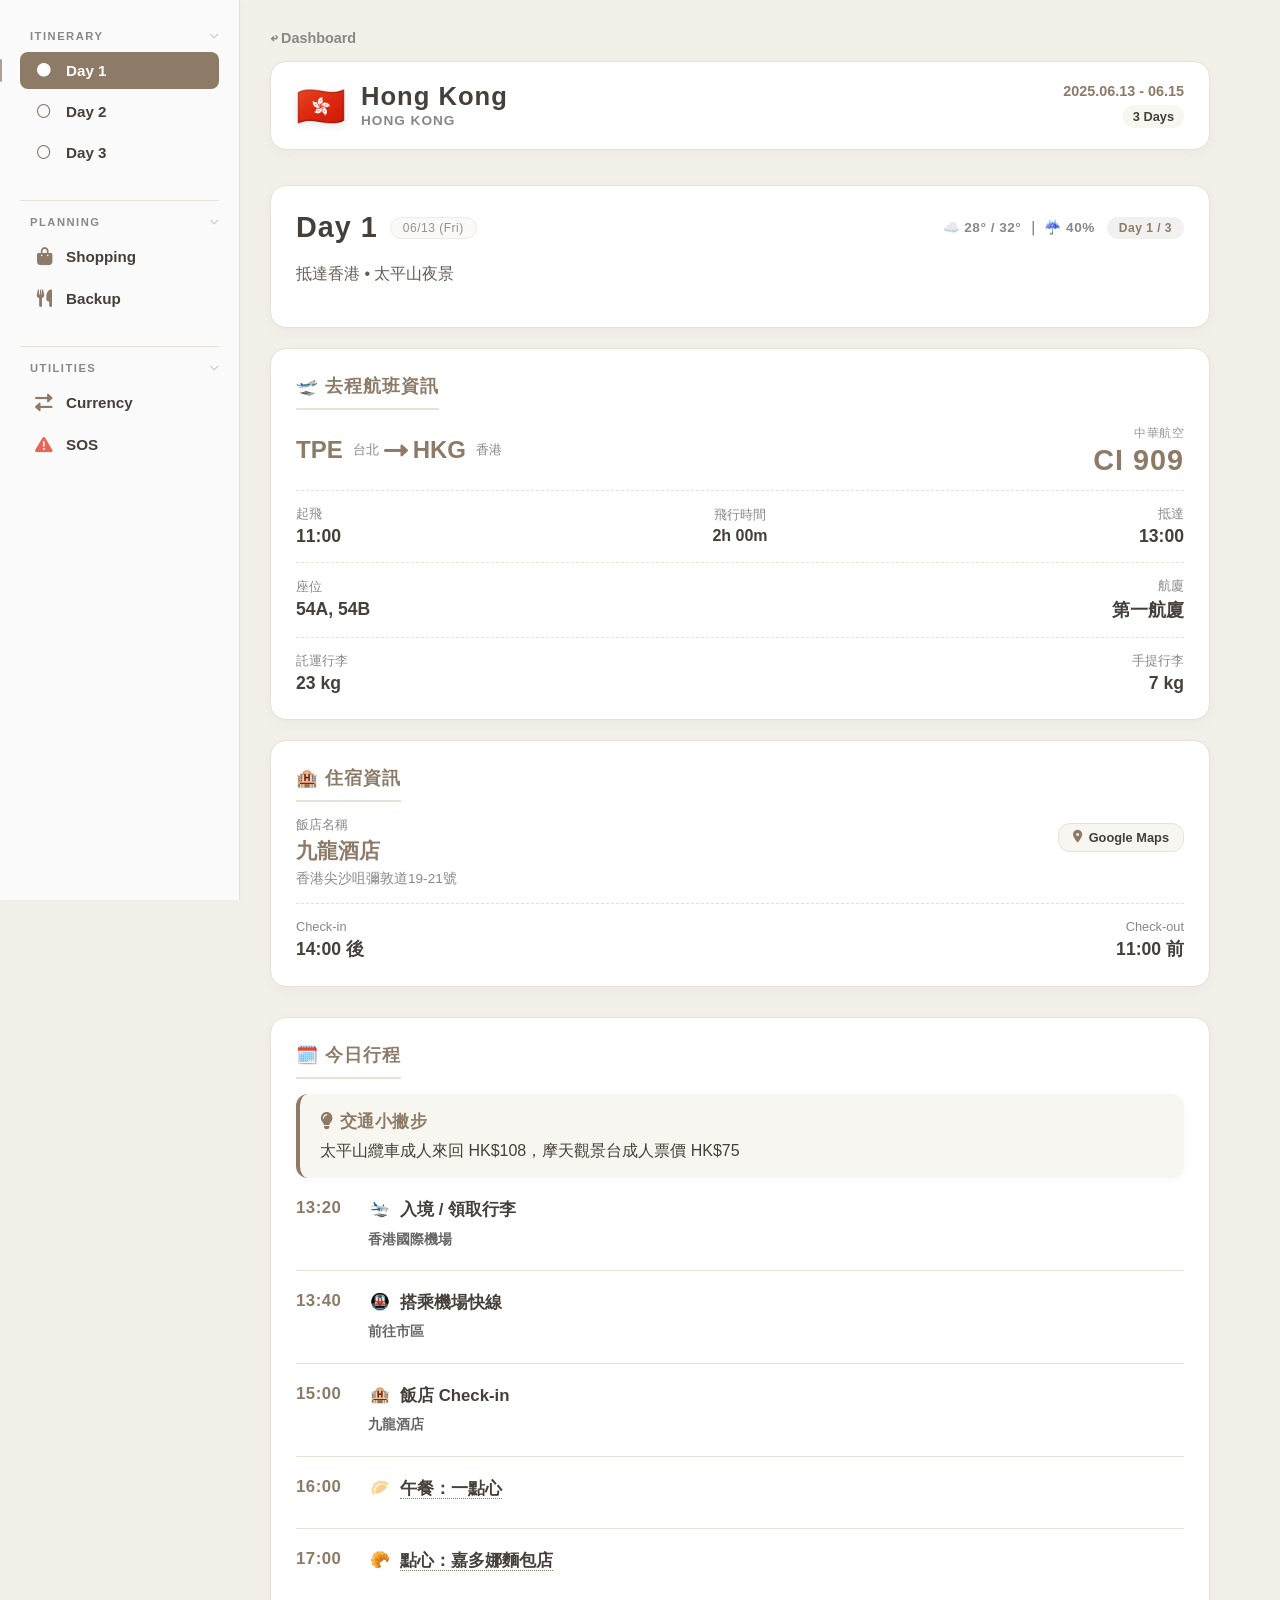
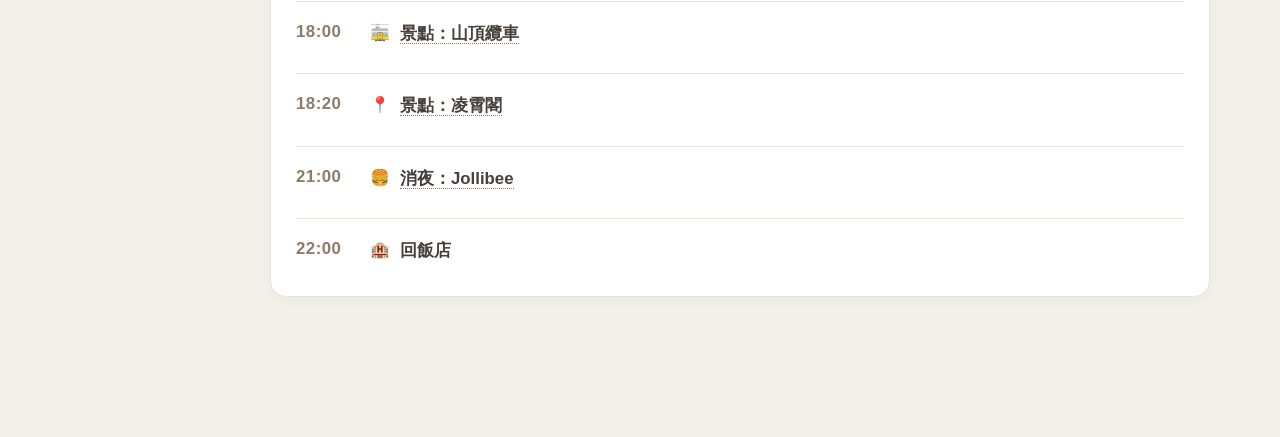
==== commit 666ce381: "Add files via upload" ====
--- a/HongKong2025.html
+++ b/HongKong2025.html
@@ -3,40 +3,86 @@
 <head>
     <meta charset="UTF-8">
     <meta name="viewport" content="width=device-width, initial-scale=1.0, maximum-scale=1.0, user-scalable=no">
+    <!-- [TEMPLATE] 請修改標題與 Favicon -->
     <title>香港 3 天 2 夜</title>
     <link rel="icon" href="data:image/svg+xml,<svg xmlns=%22http://www.w3.org/2000/svg%22 viewBox=%220 0 100 100%22><text x=%2250%%22 y=%2250%%22 font-size=%2280%22 text-anchor=%22middle%22 dominant-baseline=%22central%22>🥧</text></svg>">
     
-    <!-- 引入 Font Awesome 與 共用 CSS (已移除所有內聯樣式) -->
     <link href="https://cdnjs.cloudflare.com/ajax/libs/font-awesome/6.0.0/css/all.min.css" rel="stylesheet">
     <link href="css/travel.css" rel="stylesheet">
 </head>
 <body>
 
-    <!-- ================= 統一 Sidebar ================= -->
+    <!-- ================= Sidebar ================= -->
     <nav class="sidebar">
-        <div class="menu-item active" onclick="showPage('day1')">
-            <i class="fas fa-plane-arrival"></i><span>Day 1</span>
-        </div>
-        <div class="menu-item" onclick="showPage('day2')">
-            <i class="fas fa-camera"></i><span>Day 2</span>
-        </div>
-        <div class="menu-item" onclick="showPage('day3')">
-            <i class="fas fa-plane-departure"></i><span>Day 3</span>
-        </div>
-        <div class="menu-item" onclick="showPage('money')">
-            <i class="fas fa-calculator"></i><span>匯率</span>
-        </div>
-        <div class="menu-item" onclick="showPage('sos')">
-            <i class="fas fa-exclamation-triangle"></i><span>緊急</span>
+        <!-- Itinerary -->
+        <div class="sidebar-group">
+            <div class="sidebar-group-title">
+                <span>Itinerary</span>
+                <i class="fas fa-chevron-down sidebar-group-toggle"></i>
+            </div>
+            <div class="sidebar-group-content">
+                <div class="menu-item active" onclick="showPage('day1')">
+                    <span class="dot-icon"></span>
+                    <span class="menu-text">Day 1</span>
+                </div>
+                <div class="menu-item" onclick="showPage('day2')">
+                    <span class="dot-icon"></span>
+                    <span class="menu-text">Day 2</span>
+                </div>
+                <div class="menu-item" onclick="showPage('day3')">
+                    <span class="dot-icon"></span>
+                    <span class="menu-text">Day 3</span>
+                </div>
+            </div>
+        </div>
+
+        <hr class="sidebar-divider">
+
+        <!-- Planning -->
+        <div class="sidebar-group">
+            <div class="sidebar-group-title">
+                <span>Planning</span>
+                <i class="fas fa-chevron-down sidebar-group-toggle"></i>
+            </div>
+            <div class="sidebar-group-content">
+                <div class="menu-item" onclick="showPage('shopping')">
+                    <i class="fas fa-shopping-bag menu-icon"></i>
+                    <span class="menu-text">Shopping</span>
+                </div>
+                <div class="menu-item" onclick="showPage('backup-food')">
+                    <i class="fas fa-utensils menu-icon"></i>
+                    <span class="menu-text">Backup</span>
+                </div>
+            </div>
+        </div>
+
+        <hr class="sidebar-divider">
+
+        <!-- Utilities -->
+        <div class="sidebar-group">
+            <div class="sidebar-group-title">
+                <span>Utilities</span>
+                <i class="fas fa-chevron-down sidebar-group-toggle"></i>
+            </div>
+            <div class="sidebar-group-content">
+                <div class="menu-item" onclick="showPage('money')">
+                    <i class="fas fa-exchange-alt menu-icon"></i>
+                    <span class="menu-text">Currency</span>
+                </div>
+                <div class="menu-item sos-item" onclick="showPage('sos')">
+                    <i class="fas fa-exclamation-triangle menu-icon"></i>
+                    <span class="menu-text">SOS</span>
+                </div>
+            </div>
         </div>
     </nav>
 
-    <!-- ================= 右側內容區 ================= -->
-    <!-- ★ data-trip-id 用於獨立記憶體快取, data-currency-rate 用於匯率計算 ★ -->
+    <!-- ================= Content ================= -->
+    <!-- ★ data-trip-id 請確保與 travelData.js 一致 / data-currency-rate 設定香港匯率 4.1 -->
     <main class="content" data-trip-id="hongkong2025" data-currency-rate="4.1">
-        <a href="index.html" class="back-home">↩ Dashboard</a>
+        <a href="index2.html" class="back-home">↩ Dashboard</a>
         
-        <!-- 統一 Header -->
+        <!-- [TEMPLATE] Travel Header -->
         <div class="travel-header">
             <div class="th-left">
                 <div class="th-flag">🇭🇰</div>
@@ -54,132 +100,158 @@
         <!-- ================= Day 1 ================= -->
         <div id="day1" class="page-section active">
             
-            <div class="card">
-                <h1>Day 1: 06/13 (五)</h1>
+            <!-- [TEMPLATE] Day Header -->
+            <div class="card day-header">
+                <div class="day-header-top">
+                    <h1>Day 1 <span class="day-date-badge">06/13 (Fri)</span></h1>
+                    <div class="day-header-right">
+                        <span class="day-weather">☁️ 28° / 32° ｜ ☔ 40%</span>
+                        <span class="day-progress">Day 1 / 3</span>
+                    </div>
+                </div>
                 <p>抵達香港 • 太平山夜景</p>
             </div>
 
-            <!-- 天氣小工具 (香港) -->
-            <div class="card" style="min-height: 120px;">
-                <div style="font-size: 0.9rem; color: #888; margin-bottom: 5px;">
-                    <i class="fas fa-cloud-sun"></i> 當地天氣預報
-                </div>
-                <div class="weather-container">
-                    <a class="weatherwidget-io" href="https://forecast7.com/en/22d32114d17/hong-kong/" data-label_1="HONG KONG" data-label_2="香港天氣" data-font="Arial" data-icons="Climacons Animated" data-mode="Forecast" data-days="3" data-theme="pure" data-accent="#8D7B68" data-textColor="#463F3A" data-highColor="#D35400" data-lowColor="#7FB3D5" data-sunColor="#F39C12" data-cloudColor="#BDC3C7" style="display: block; width: 100%; height: 100%;">HONG KONG WEATHER</a>
-                </div>
-                <script>!function(d,s,id){var js,fjs=d.getElementsByTagName(s)[0];if(!d.getElementById(id)){js=d.createElement(s);js.id=id;js.src='https://weatherwidget.io/js/widget.min.js';fjs.parentNode.insertBefore(js,fjs);}}(document,'script','weatherwidget-io-js');</script>
-            </div>
-
-            <!-- 去程航班資訊 -->
+            <!-- [TEMPLATE] Flight Card -->
             <div class="card">
                 <h2>🛫 去程航班資訊</h2>
                 <div class="flight-box">
-                    <div class="flight-route">TPE <span class="city-name">台北</span> <i class="fas fa-long-arrow-alt-right" style="color: #ccc; margin: 0 5px;"></i> HKG <span class="city-name">香港</span></div>
-                    <div class="flight-number-box"><span class="airline-name">中華航空</span><span class="flight-code">CI 909</span></div>
+                    <div class="flight-route">TPE <span class="city-name">台北</span> <i class="fas fa-long-arrow-alt-right"></i> HKG <span class="city-name">香港</span></div>
+                    <div class="flight-number-box">
+                        <span class="airline-name">中華航空</span>
+                        <span class="flight-code">CI 909</span>
+                    </div>
                 </div>
                 <div class="flight-box">
-                    <div class="info-group"><span class="info-label">起飛</span><span class="info-value">11:00</span></div>
-                    <div class="info-group" style="text-align: center;">
-                        <span class="info-label">飛行時間</span><span class="info-value" style="font-size: 1rem;">2h 00m</span>
-                    </div>
-                    <div class="info-group" style="text-align: right;"><span class="info-label">抵達</span><span class="info-value">13:00</span></div>
-                </div>
-                <div class="flight-box">
-                    <div class="info-group"><span class="info-label">座位</span><span class="info-value">54A, 54B</span></div>
-                    <div class="info-group" style="text-align: right;"><span class="info-label">航廈</span><span class="info-value">第一航廈</span></div>
-                </div>
-                <div class="flight-box">
-                    <div class="info-group"><span class="info-label">託運行李</span><span class="info-value">23 kg</span></div>
-                    <div class="info-group" style="text-align: right;"><span class="info-label">手提行李</span><span class="info-value">7 kg</span></div>
-                </div>
-            </div>
-
-            <!-- 住宿資訊 -->
+                    <div class="info-group flight-info-left">
+                        <span class="info-label">起飛</span><span class="info-value">11:00</span>
+                    </div>
+                    <div class="info-group flight-info-center">
+                        <span class="info-label">飛行時間</span><span class="info-value flight-time-val">2h 00m</span>
+                    </div>
+                    <div class="info-group flight-info-right">
+                        <span class="info-label">抵達</span><span class="info-value">13:00</span>
+                    </div>
+                </div>
+                <div class="flight-box no-border">
+                    <div class="info-group flight-info-left">
+                        <span class="info-label">座位</span><span class="info-value">54A, 54B</span>
+                    </div>
+                    <div class="info-group flight-info-right">
+                        <span class="info-label">航廈</span><span class="info-value">第一航廈</span>
+                    </div>
+                </div>
+                <div class="flight-box no-border" style="margin-top: 15px; border-top: 1px dashed var(--border-color); padding-top: 15px;">
+                    <div class="info-group flight-info-left">
+                        <span class="info-label">託運行李</span><span class="info-value">23 kg</span>
+                    </div>
+                    <div class="info-group flight-info-right">
+                        <span class="info-label">手提行李</span><span class="info-value">7 kg</span>
+                    </div>
+                </div>
+            </div>
+
+            <!-- [TEMPLATE] Hotel Card -->
             <div class="card">
                 <h2>🏨 住宿資訊</h2>
-                <div class="hotel-box">
+                <div class="hotel-box hotel-address-box">
                     <div class="info-group">
                         <span class="info-label">飯店名稱</span>
-                        <span class="info-value highlight">九龍酒店</span>
-                    </div>
-                </div>
-                <div class="hotel-box">
-                    <div class="info-group">
-                        <span class="info-label">香港尖沙咀彌敦道19-21號</span>
-                        <a href="https://maps.app.goo.gl/EKaswc69Fvx1nuZb8" target="_blank" class="info-value" style="font-size: 0.9rem; text-decoration: underline;">
-                            九龍酒店... (點我導航)
-                        </a>
-                    </div>
-                </div>
-                <div class="hotel-box">
-                    <div class="info-group"><span class="info-label">Check-in</span><span class="info-value">14:00 後</span></div>
-                    <div class="info-group" style="text-align: right;"><span class="info-label">Check-out</span><span class="info-value">11:00 前</span></div>
-                </div>
-            </div>
-
-            <!-- Day 1 詳細行程 -->
-            <div class="card">
+                        <span class="info-value hotel-name-large">九龍酒店</span>
+                        <span class="hotel-address">香港尖沙咀彌敦道19-21號</span>
+                    </div>
+                    <a href="https://maps.app.goo.gl/EKaswc69Fvx1nuZb8" target="_blank" class="map-btn">
+                        <i class="fas fa-map-marker-alt"></i> Google Maps
+                    </a>
+                </div>
+                <div class="hotel-box no-border">
+                    <div class="info-group flight-info-left"><span class="info-label">Check-in</span><span class="info-value">14:00 後</span></div>
+                    <div class="info-group flight-info-right"><span class="info-label">Check-out</span><span class="info-value">11:00 前</span></div>
+                </div>
+            </div>
+
+            <!-- [TEMPLATE] Timeline Block -->
+            <div class="card timeline-card">
                 <h2>🗓️ 今日行程</h2>
-                <div class="tip-box" style="margin-bottom: 20px; margin-top:0;">
-                    <span class="tip-title">💡 交通小撇步</span>
+                
+                <div class="tip-box tip-box-top">
+                    <div class="tip-title"><i class="fas fa-lightbulb"></i> 交通小撇步</div>
                     太平山纜車成人來回 HK$108，摩天觀景台成人票價 HK$75
                 </div>
 
                 <div class="timeline-item">
                     <div class="time-col">13:20</div>
                     <div class="event-col">
-                        <span class="event-title">入境 / 領取行李</span>
+                        <span class="event-title"><span class="event-title-icon">🛬</span><span>入境 / 領取行李</span></span>
                         <div class="event-desc">香港國際機場</div>
                     </div>
                 </div>
+
                 <div class="timeline-item">
                     <div class="time-col">13:40</div>
                     <div class="event-col">
-                        <span class="event-title">搭乘機場快線</span>
+                        <span class="event-title"><span class="event-title-icon">🚇</span><span>搭乘機場快線</span></span>
                         <div class="event-desc">前往市區</div>
                     </div>
                 </div>
+
                 <div class="timeline-item">
                     <div class="time-col">15:00</div>
                     <div class="event-col">
-                        <span class="event-title">飯店 Check-in</span>
+                        <span class="event-title"><span class="event-title-icon">🏨</span><span>飯店 Check-in</span></span>
                         <div class="event-desc">九龍酒店</div>
                     </div>
                 </div>
+
                 <div class="timeline-item">
                     <div class="time-col">16:00</div>
                     <div class="event-col">
-                        <span class="event-title">午餐：<a href="https://maps.app.goo.gl/EjUJ3qVuWebungwq6" target="_blank" class="event-link">一點心 <i class="fas fa-map-marker-alt"></i></a></span>
-                    </div>
-                </div>
+                        <span class="event-title">
+                            <span class="event-title-icon">🥟</span><span><a href="https://maps.app.goo.gl/EjUJ3qVuWebungwq6" target="_blank" class="event-link">午餐：一點心</a></span>
+                        </span>
+                    </div>
+                </div>
+
                 <div class="timeline-item">
                     <div class="time-col">17:00</div>
                     <div class="event-col">
-                        <span class="event-title">點心：<a href="https://maps.app.goo.gl/kYdTCYReTGo434V69" target="_blank" class="event-link">嘉多娜麵包店 <i class="fas fa-map-marker-alt"></i></a></span>
-                    </div>
-                </div>
+                        <span class="event-title">
+                            <span class="event-title-icon">🥐</span><span><a href="https://maps.app.goo.gl/kYdTCYReTGo434V69" target="_blank" class="event-link">點心：嘉多娜麵包店</a></span>
+                        </span>
+                    </div>
+                </div>
+
                 <div class="timeline-item">
                     <div class="time-col">18:00</div>
                     <div class="event-col">
-                        <span class="event-title">景點：<a href="https://maps.app.goo.gl/MPG24cJKzEwBTqfs8" target="_blank" class="event-link">山頂纜車 <i class="fas fa-map-marker-alt"></i></a></span>
-                    </div>
-                </div>
+                        <span class="event-title">
+                            <span class="event-title-icon">🚋</span><span><a href="https://maps.app.goo.gl/MPG24cJKzEwBTqfs8" target="_blank" class="event-link">景點：山頂纜車</a></span>
+                        </span>
+                    </div>
+                </div>
+
                 <div class="timeline-item">
                     <div class="time-col">18:20</div>
                     <div class="event-col">
-                        <span class="event-title">景點：<a href="https://maps.app.goo.gl/K1PdYtuQyKC4BGM1A" target="_blank" class="event-link">凌霄閣 <i class="fas fa-map-marker-alt"></i></a></span>
-                    </div>
-                </div>
+                        <span class="event-title">
+                            <span class="event-title-icon">📍</span><span><a href="https://maps.app.goo.gl/K1PdYtuQyKC4BGM1A" target="_blank" class="event-link">景點：凌霄閣</a></span>
+                        </span>
+                    </div>
+                </div>
+
                 <div class="timeline-item">
                     <div class="time-col">21:00</div>
                     <div class="event-col">
-                        <span class="event-title">消夜：<a href="https://maps.app.goo.gl/dW3N7We383QThHqZ9" target="_blank" class="event-link">Jollibee <i class="fas fa-map-marker-alt"></i></a></span>
-                    </div>
-                </div>
-                <div class="timeline-item">
+                        <span class="event-title">
+                            <span class="event-title-icon">🍔</span><span><a href="https://maps.app.goo.gl/dW3N7We383QThHqZ9" target="_blank" class="event-link">消夜：Jollibee</a></span>
+                        </span>
+                    </div>
+                </div>
+
+                <div class="timeline-item no-border">
                     <div class="time-col">22:00</div>
                     <div class="event-col">
-                        <span class="event-title">回飯店</span>
+                        <span class="event-title"><span class="event-title-icon">🏨</span><span>回飯店</span></span>
                     </div>
                 </div>
             </div>
@@ -187,65 +259,101 @@
 
         <!-- ================= Day 2 ================= -->
         <div id="day2" class="page-section">
-            <div class="card">
-                <h1>Day 2: 06/14 (六)</h1>
+            
+            <!-- [TEMPLATE] Day Header -->
+            <div class="card day-header">
+                <div class="day-header-top">
+                    <h1>Day 2 <span class="day-date-badge">06/14 (Sat)</span></h1>
+                    <div class="day-header-right">
+                        <span class="day-weather">🌧️ 27° / 31° ｜ ☔ 60%</span>
+                        <span class="day-progress">Day 2 / 3</span>
+                    </div>
+                </div>
                 <p>市區探索 • 購物美食</p>
             </div>
 
-            <div class="card">
+            <!-- [TEMPLATE] Timeline Block -->
+            <div class="card timeline-card">
                 <h2>🗓️ 行程內容</h2>
+
                 <div class="timeline-item">
                     <div class="time-col">11:00</div>
                     <div class="event-col">
-                        <span class="event-title">早餐：<a href="https://maps.app.goo.gl/UjLLrDPzjtCjwC1D6" target="_blank" class="event-link">炳記茶檔 <i class="fas fa-map-marker-alt"></i></a></span>
-                    </div>
-                </div>
+                        <span class="event-title">
+                            <span class="event-title-icon">☕</span><span><a href="https://maps.app.goo.gl/UjLLrDPzjtCjwC1D6" target="_blank" class="event-link">早餐：炳記茶檔</a></span>
+                        </span>
+                    </div>
+                </div>
+                
                 <div class="timeline-item">
                     <div class="time-col">12:40</div>
                     <div class="event-col">
-                        <span class="event-title">午餐：<a href="https://maps.app.goo.gl/oUz46k46rFbuQrYm6" target="_blank" class="event-link">榕哥燒鵝餐室 <i class="fas fa-map-marker-alt"></i></a></span>
-                    </div>
-                </div>
+                        <span class="event-title">
+                            <span class="event-title-icon">🍖</span><span><a href="https://maps.app.goo.gl/oUz46k46rFbuQrYm6" target="_blank" class="event-link">午餐：榕哥燒鵝餐室</a></span>
+                        </span>
+                    </div>
+                </div>
+
                 <div class="timeline-item">
                     <div class="time-col">14:00</div>
                     <div class="event-col">
-                        <span class="event-title">購物：<a href="https://maps.app.goo.gl/E43j7bYzQxsE5U7RA" target="_blank" class="event-link">80M巴士專門店 - 太子旗艦店 <i class="fas fa-map-marker-alt"></i></a></span>
-                    </div>
-                </div>
+                        <span class="event-title">
+                            <span class="event-title-icon">🛍️</span><span><a href="https://maps.app.goo.gl/E43j7bYzQxsE5U7RA" target="_blank" class="event-link">購物：80M巴士專門店</a></span>
+                        </span>
+                        <div class="event-desc">太子旗艦店</div>
+                    </div>
+                </div>
+
                 <div class="timeline-item">
                     <div class="time-col">14:30</div>
                     <div class="event-col">
-                        <span class="event-title">購物：<a href="https://maps.app.goo.gl/TByXauGQk7tQCgtF6" target="_blank" class="event-link">深水埗玩具街 <i class="fas fa-map-marker-alt"></i></a></span>
-                    </div>
-                </div>
+                        <span class="event-title">
+                            <span class="event-title-icon">🛍️</span><span><a href="https://maps.app.goo.gl/TByXauGQk7tQCgtF6" target="_blank" class="event-link">購物：深水埗玩具街</a></span>
+                        </span>
+                    </div>
+                </div>
+
                 <div class="timeline-item">
                     <div class="time-col">16:30</div>
                     <div class="event-col">
-                        <span class="event-title">購物：<a href="https://maps.app.goo.gl/1QoRGwahRvpfZM826" target="_blank" class="event-link">K11 Sephora <i class="fas fa-map-marker-alt"></i></a></span>
-                    </div>
-                </div>
+                        <span class="event-title">
+                            <span class="event-title-icon">🛍️</span><span><a href="https://maps.app.goo.gl/1QoRGwahRvpfZM826" target="_blank" class="event-link">購物：K11 Sephora</a></span>
+                        </span>
+                    </div>
+                </div>
+
                 <div class="timeline-item">
                     <div class="time-col">18:00</div>
                     <div class="event-col">
-                        <span class="event-title">晚餐：<a href="https://maps.app.goo.gl/UUAv5ns6pqWyVc3x5" target="_blank" class="event-link">忠記粥品 <i class="fas fa-map-marker-alt"></i></a></span>
-                    </div>
-                </div>
+                        <span class="event-title">
+                            <span class="event-title-icon">🍲</span><span><a href="https://maps.app.goo.gl/UUAv5ns6pqWyVc3x5" target="_blank" class="event-link">晚餐：忠記粥品</a></span>
+                        </span>
+                    </div>
+                </div>
+
                 <div class="timeline-item">
                     <div class="time-col">19:00</div>
                     <div class="event-col">
-                        <span class="event-title">景點：<a href="https://maps.app.goo.gl/LQeYR2cAmXrwTAC48" target="_blank" class="event-link">石板街 <i class="fas fa-map-marker-alt"></i></a></span>
-                    </div>
-                </div>
+                        <span class="event-title">
+                            <span class="event-title-icon">📍</span><span><a href="https://maps.app.goo.gl/LQeYR2cAmXrwTAC48" target="_blank" class="event-link">景點：石板街</a></span>
+                        </span>
+                    </div>
+                </div>
+
                 <div class="timeline-item">
                     <div class="time-col">20:30</div>
                     <div class="event-col">
-                        <span class="event-title">消夜：<a href="https://maps.app.goo.gl/iW7wtKTuuVDnCM6d9" target="_blank" class="event-link">祥興記上海生煎包(尖沙咀) <i class="fas fa-map-marker-alt"></i></a></span>
-                    </div>
-                </div>
-                <div class="timeline-item">
+                        <span class="event-title">
+                            <span class="event-title-icon">🥟</span><span><a href="https://maps.app.goo.gl/iW7wtKTuuVDnCM6d9" target="_blank" class="event-link">消夜：祥興記上海生煎包</a></span>
+                        </span>
+                        <div class="event-desc">尖沙咀</div>
+                    </div>
+                </div>
+
+                <div class="timeline-item no-border">
                     <div class="time-col">21:00</div>
                     <div class="event-col">
-                        <span class="event-title">回飯店</span>
+                        <span class="event-title"><span class="event-title-icon">🏨</span><span>回飯店</span></span>
                     </div>
                 </div>
             </div>
@@ -253,84 +361,154 @@
 
         <!-- ================= Day 3 ================= -->
         <div id="day3" class="page-section">
-            <div class="card">
-                <h1>Day 3: 06/15 (日)</h1>
+            
+            <!-- [TEMPLATE] Day Header -->
+            <div class="card day-header">
+                <div class="day-header-top">
+                    <h1>Day 3 <span class="day-date-badge">06/15 (Sun)</span></h1>
+                    <div class="day-header-right">
+                        <span class="day-weather">🌤️ 28° / 33° ｜ ☔ 20%</span>
+                        <span class="day-progress">Day 3 / 3</span>
+                    </div>
+                </div>
                 <p>尖沙咀 • 回家</p>
             </div>
 
-            <!-- 回程航班資訊 -->
+            <!-- [TEMPLATE] Return Flight -->
             <div class="card">
                 <h2>🛫 回程航班資訊</h2>
                 <div class="flight-box">
-                    <div class="flight-route">HKG <span class="city-name">香港</span> <i class="fas fa-long-arrow-alt-right" style="color: #ccc; margin: 0 5px;"></i> TPE <span class="city-name">台北</span></div>
-                    <div class="flight-number-box"><span class="airline-name">中華航空</span><span class="flight-code">CI 916</span></div>
+                    <div class="flight-route">HKG <span class="city-name">香港</span> <i class="fas fa-long-arrow-alt-right"></i> TPE <span class="city-name">台北</span></div>
+                    <div class="flight-number-box">
+                        <span class="airline-name">中華航空</span>
+                        <span class="flight-code">CI 916</span>
+                    </div>
                 </div>
                 <div class="flight-box">
-                    <div class="info-group"><span class="info-label">起飛</span><span class="info-value">17:30</span></div>
-                    <div class="info-group" style="text-align: center;"><span class="info-label">飛行時間</span><span class="info-value" style="font-size: 1rem;">1h 55m</span></div>
-                    <div class="info-group" style="text-align: right;"><span class="info-label">抵達</span><span class="info-value">19:25</span></div>
-                </div>
-                <div class="flight-box">
-                    <div class="info-group"><span class="info-label">座位</span><span class="info-value">22A, 22B</span></div>
-                    <div class="info-group" style="text-align: right;"><span class="info-label">航廈</span><span class="info-value">第一航廈</span></div>
-                </div>
-                <div class="flight-box">
-                    <div class="info-group"><span class="info-label">託運行李</span><span class="info-value">23 kg</span></div>
-                    <div class="info-group" style="text-align: right;"><span class="info-label">手提行李</span><span class="info-value">7 kg</span></div>
-                </div>
-            </div>
-
-            <!-- Day 3 詳細行程 -->
-            <div class="card">
+                    <div class="info-group flight-info-left"><span class="info-label">起飛</span><span class="info-value">17:30</span></div>
+                    <div class="info-group flight-info-center"><span class="info-label">飛行時間</span><span class="info-value flight-time-val">1h 55m</span></div>
+                    <div class="info-group flight-info-right"><span class="info-label">抵達</span><span class="info-value">19:25</span></div>
+                </div>
+                <div class="flight-box no-border">
+                    <div class="info-group flight-info-left"><span class="info-label">座位</span><span class="info-value">22A, 22B</span></div>
+                    <div class="info-group flight-info-right"><span class="info-label">航廈</span><span class="info-value">第一航廈</span></div>
+                </div>
+                <div class="flight-box no-border" style="margin-top: 15px; border-top: 1px dashed var(--border-color); padding-top: 15px;">
+                    <div class="info-group flight-info-left"><span class="info-label">託運行李</span><span class="info-value">23 kg</span></div>
+                    <div class="info-group flight-info-right"><span class="info-label">手提行李</span><span class="info-value">7 kg</span></div>
+                </div>
+            </div>
+
+            <div class="card timeline-card">
                 <h2>🗓️ 最後行程</h2>
                 <div class="timeline-item">
                     <div class="time-col">11:00</div>
                     <div class="event-col">
-                        <span class="event-title"><a href="https://maps.app.goo.gl/fSLb9viqEpAYMzUF7" target="_blank" class="event-link">Hashtag B (尖沙咀) <i class="fas fa-map-marker-alt"></i></a></span>
+                        <span class="event-title">
+                            <span class="event-title-icon">🥐</span><span><a href="https://maps.app.goo.gl/fSLb9viqEpAYMzUF7" target="_blank" class="event-link">Hashtag B (尖沙咀)</a></span>
+                        </span>
                     </div>
                 </div>
                 <div class="timeline-item">
                     <div class="time-col">11:30</div>
                     <div class="event-col">
-                        <span class="event-title">午餐：<a href="https://maps.app.goo.gl/bczqiwhufbvjFRGx6" target="_blank" class="event-link">紅茶 (尖沙咀店) <i class="fas fa-map-marker-alt"></i></a></span>
+                        <span class="event-title">
+                            <span class="event-title-icon">☕</span><span><a href="https://maps.app.goo.gl/bczqiwhufbvjFRGx6" target="_blank" class="event-link">午餐：紅茶 (尖沙咀店)</a></span>
+                        </span>
                     </div>
                 </div>
                 <div class="timeline-item">
                     <div class="time-col">12:30</div>
                     <div class="event-col">
-                        <span class="event-title"><a href="https://maps.app.goo.gl/sZKXD2f8g9MDUQHq9" target="_blank" class="event-link">Bakehouse <i class="fas fa-map-marker-alt"></i></a></span>
-                    </div>
-                </div>
-                <div class="timeline-item">
+                        <span class="event-title">
+                            <span class="event-title-icon">🥐</span><span><a href="https://maps.app.goo.gl/sZKXD2f8g9MDUQHq9" target="_blank" class="event-link">Bakehouse</a></span>
+                        </span>
+                    </div>
+                </div>
+                <div class="timeline-item no-border">
                     <div class="time-col">13:30</div>
                     <div class="event-col">
-                        <span class="event-title">搭乘機場快線</span>
+                        <span class="event-title"><span class="event-title-icon">🚇</span><span>搭乘機場快線</span></span>
                         <div class="event-desc">前往香港機場</div>
                     </div>
                 </div>
             </div>
         </div>
 
-        <!-- ================= 匯率 & SOS ================= -->
+        <!-- ================= Shopping ================= -->
+        <!-- 保持模板一致，加入預設的購物區塊 -->
+        <div id="shopping" class="page-section">
+            <div class="card day-header">
+                <h1>🛍️ 必買清單</h1>
+                <div class="shop-nav mt-10">
+                    <a href="#cat-food" class="shop-nav-btn"><i class="fas fa-cookie-bite"></i> 伴手禮</a>
+                    <a href="#cat-life" class="shop-nav-btn"><i class="fas fa-home"></i> 生活雜貨</a>
+                    <a href="#cat-drug" class="shop-nav-btn"><i class="fas fa-pills"></i> 藥妝</a>
+                </div>
+            </div>
+
+            <!-- [TEMPLATE] Shopping Category -->
+            <div id="cat-food" class="shop-category-title"><i class="fas fa-cookie-bite"></i> 伴手禮 / 零食</div>
+            <div class="shop-item">
+                <img src="https://via.placeholder.com/150" alt="商品" class="shop-img" onclick="openImage(this)">
+                <div class="shop-info">
+                    <div class="shop-name">
+                        <span class="shop-name-text">香港伴手禮範例</span>
+                        <span class="shop-bought-badge"><i class="fas fa-check"></i> 已購買</span>
+                    </div>
+                    <div class="shop-price">HK$ ???</div>
+                    <div class="shop-loc">尖沙咀商圈</div>
+                </div>
+                <input type="checkbox" class="shop-check" onchange="toggleBought(this)">
+            </div>
+            
+            <div class="card timeline-card">
+                <h2>📝 購物備忘錄</h2>
+                <textarea id="shopMemo" class="shop-memo-input" placeholder="輸入代購清單..." oninput="saveMemo(this.value)"></textarea>
+            </div>
+        </div>
+
+        <!-- ================= Backup ================= -->
+        <!-- 保持模板一致，加入預設的備用名單區塊 -->
+        <div id="backup-food" class="page-section">
+            <div class="card day-header">
+                <h1>🍽️ 備用餐廳名單</h1>
+                <p>行程異動、公休或客滿時的口袋名單</p>
+            </div>
+            <div class="shop-category-title"><i class="fas fa-utensils"></i> 主食</div>
+            <div class="shop-item">
+                <div class="shop-info">
+                    <div class="shop-name"><a href="#" target="_blank" class="event-link">香港備用餐廳</a></div>
+                    <div class="shop-loc"><span class="transport-tag">尖沙咀站</span> 備註資訊</div>
+                </div>
+            </div>
+        </div>
+
+        <!-- ================= Currency ================= -->
         <div id="money" class="page-section">
-            <div class="card">
+            <div class="card day-header">
                 <h1>💰 簡易匯率換算</h1>
-                <p>輸入港幣 (HKD)，換算台幣 (約 1:4.1)</p>
-                <div class="result-box" id="twdResult" style="background: #333; color: #0f0; padding: 15px; font-family: monospace; font-size: 1.5rem; text-align: right; border-radius: 5px; margin-bottom: 10px;">NT$ 0</div>
-                <div style="display: flex; gap: 10px;">
-                    <input type="number" inputmode="decimal" id="calcInput" class="calc-input" placeholder="輸入港幣金額" oninput="convertCurrency(this.value)" style="flex: 1; padding: 10px; font-size: 1.2rem; border-radius: 5px; border: 1px solid #ccc;">
-                    <button onclick="clearCurrency()" style="background-color: #95a5a6; color: white; border: none; border-radius: 5px; padding: 0 20px; font-weight: bold; font-size: 1rem; cursor: pointer;">清除</button>
-                </div>
-            </div>
-        </div>
-
+                <p>輸入港幣 (HKD)，換算台幣 (以 4.1 計算)</p>
+            </div>
+            <div class="card timeline-card">
+                <div class="result-box" id="twdResult">NT$ 0</div>
+                <div class="calc-input-group">
+                    <input type="number" inputmode="decimal" id="calcInput" class="calc-input" placeholder="輸入金額" oninput="convertCurrency(this.value)">
+                    <button onclick="clearCurrency()" class="calc-btn">清除</button>
+                </div>
+            </div>
+        </div>
+
+        <!-- ================= SOS ================= -->
         <div id="sos" class="page-section">
-            <div class="card">
+            <div class="card day-header">
                 <h1>🆘 緊急求助</h1>
                 <p>遇到緊急狀況請保持冷靜。</p>
+            </div>
+            <div class="card timeline-card">
                 <a href="tel:999" class="sos-btn bg-police"><i class="fas fa-phone-alt"></i> 999 報警/急救/火警</a>
                 
-                <p style="margin-top: 20px; font-weight: bold; border-top: 1px solid #eee; padding-top: 15px; color:#463F3A;">🏥 協助 / 駐外單位</p>
+                <div class="sos-divider-title">🏥 協助 / 駐外單位</div>
                 <a href="tel:+85261439012" class="sos-btn bg-embassy">
                     <i class="fas fa-passport"></i> 台北駐香港辦事處
                     <div style="font-size: 0.75rem; font-weight: normal; margin-top: 3px; display: block; width: 100%;">急難救助 (24H)</div>
@@ -340,13 +518,13 @@
 
     </main>
 
-    <!-- 統一 Lightbox DOM -->
+    <!-- 統一 Lightbox DOM (防呆用，即便無圖片亦保留結構) -->
     <div id="myLightbox" class="lightbox" onclick="closeLightbox(event)">
         <div class="close-lightbox">&times;</div>
         <img class="lightbox-img" id="lightboxImg" src="" onclick="toggleZoom(event)">
     </div>
 
-    <!-- ★★★ 引入統一共用 JS (無任何內聯程式碼) ★★★ -->
+    <!-- ★ 引入統一共用 JS -->
     <script src="js/travel.js"></script>
 
 </body>
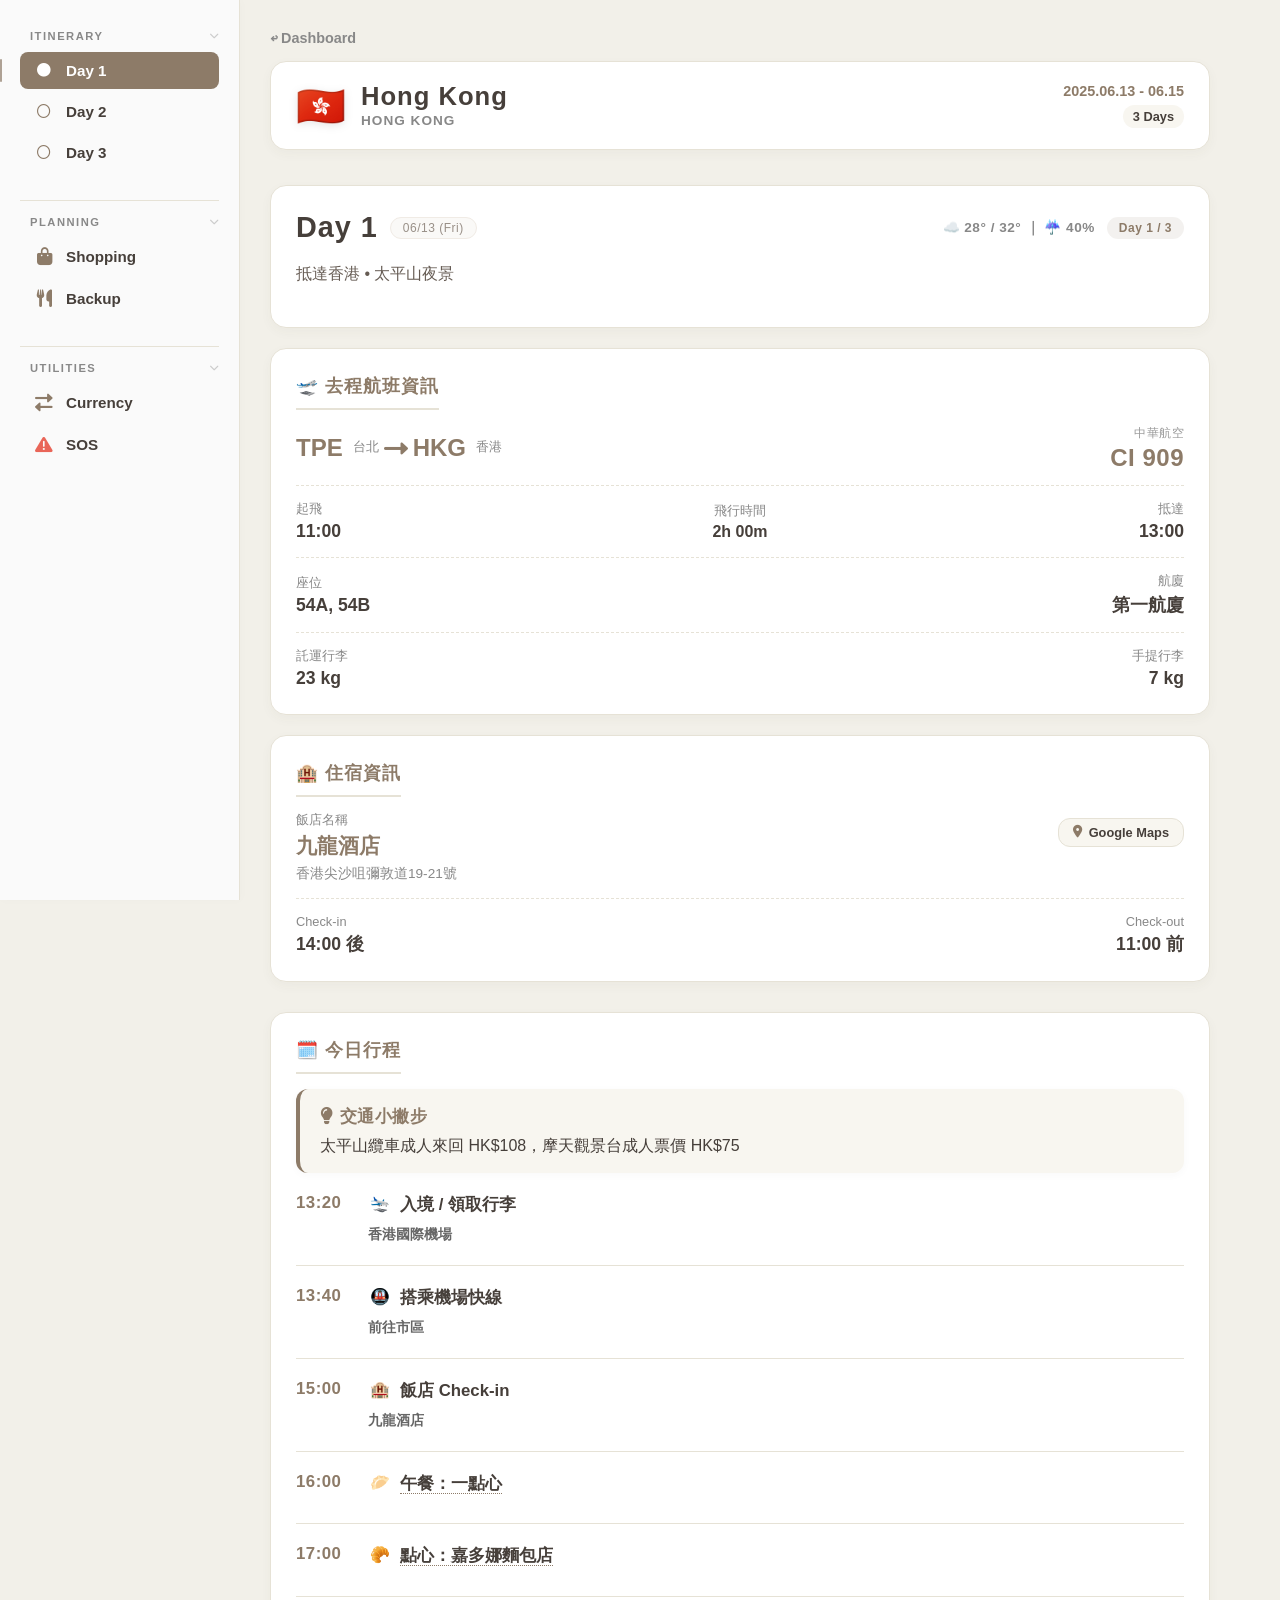
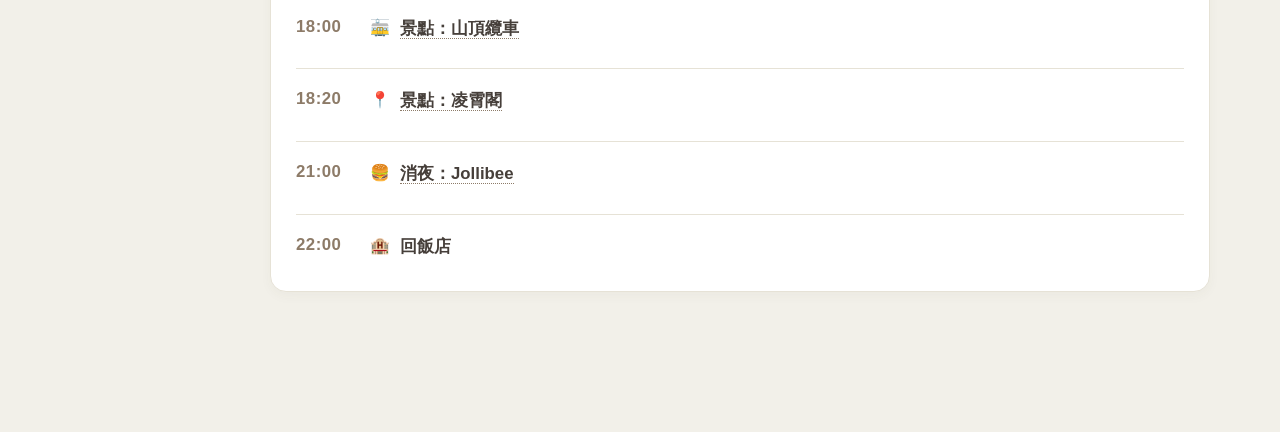
==== commit 7be82f4c: "Add files via upload" ====
--- a/HongKong2025.html
+++ b/HongKong2025.html
@@ -80,7 +80,7 @@
     <!-- ================= Content ================= -->
     <!-- ★ data-trip-id 請確保與 travelData.js 一致 / data-currency-rate 設定香港匯率 4.1 -->
     <main class="content" data-trip-id="hongkong2025" data-currency-rate="4.1">
-        <a href="index2.html" class="back-home">↩ Dashboard</a>
+        <a href="index.html" class="back-home">↩ Dashboard</a>
         
         <!-- [TEMPLATE] Travel Header -->
         <div class="travel-header">
--- a/css/travel.css
+++ b/css/travel.css
@@ -124,12 +124,17 @@
 
 .timeline-card { margin-top: 30px; }
 
-/* ================= 6. TIP BOX ================= */
+/* 天氣專用卡片 (首頁) */
+.weather-card { min-height: 120px; }
+.weather-title { font-size: 0.9rem; color: #888; margin-bottom: 5px; }
+.weatherwidget-io { display: block; width: 100%; height: 100%; }
+
+/* 小撇步 Tip Box */
 .tip-box { background: #F8F6F0; border-left: 4px solid var(--accent-color); padding: 16px 20px; border-radius: 12px; color: var(--text-color); margin-bottom: 20px; box-shadow: 0 2px 8px rgba(74, 64, 58, 0.03); }
 .tip-box-top { margin-top: 0; margin-bottom: 20px; }
 .tip-title { color: var(--accent-color); font-weight: 900; font-size: 1.05rem; margin-bottom: 8px; display: flex; align-items: center; gap: 6px; letter-spacing: 0.5px; }
 
-/* ================= 7. TIMELINE ================= */
+/* ================= 6. TIMELINE ================= */
 .timeline-item { display: flex; align-items: flex-start; margin-bottom: 20px; border-bottom: 1px solid var(--border-color); padding-bottom: 20px; }
 .timeline-item:last-child { border-bottom: none; margin-bottom: 0; padding-bottom: 0; }
 .timeline-item-divider { border-top: 1px solid var(--border-color); padding-top: 20px; }
@@ -145,11 +150,11 @@
 .event-link:hover { color: var(--accent-color); border-bottom: 1px solid var(--accent-color); }
 .event-link i { color: var(--accent-color); margin-left: 3px; }
 
-/* 保留給 JS 動態套用的 Currently Active 狀態 */
+/* 目前時間高亮效果 (JS 動態加入 is-current 啟用) */
 .timeline-item.is-current { background-color: rgba(141, 123, 104, 0.04); border-radius: 12px; padding: 18px 16px; margin-left: -16px; margin-right: -16px; border-left: 3px solid var(--accent-color); border-bottom: 1px solid transparent; margin-bottom: 20px; }
 .timeline-item.is-current .time-col { color: var(--accent-color); }
 
-/* ================= 8. BRANCH (COLLAPSIBLE ITINERARY) ================= */
+/* ================= 7. BRANCH (COLLAPSIBLE ITINERARY) ================= */
 .branch-container { display: flex; flex-direction: column; gap: 16px; margin-left: 15px; margin-bottom: 24px; padding-left: 15px; border-left: 1px dashed var(--border-color); }
 .branch-details { border-radius: 12px; transition: 0.3s; border: 1px solid var(--border-color); box-shadow: var(--card-shadow); overflow: hidden; }
 
@@ -176,7 +181,7 @@
 .branch-timeline-item { display: flex; align-items: flex-start; border-bottom: 1px dashed var(--border-color); margin-bottom: 10px; padding-bottom: 10px; }
 .branch-timeline-item:last-child { border-bottom: none; margin-bottom: 0; padding-bottom: 0; }
 
-/* ================= 9. FLIGHT ================= */
+/* ================= 8. FLIGHT ================= */
 .flight-box { display: flex; justify-content: space-between; align-items: center; border-bottom: 1px dashed var(--border-color); padding-bottom: 15px; margin-bottom: 15px; flex-wrap: nowrap; }
 .flight-box:last-child { border-bottom: none; margin-bottom: 0; padding-bottom: 0; }
 .flight-info-left { text-align: left; }
@@ -191,10 +196,12 @@
 .flight-route { font-size: 1.5rem; color: var(--accent-color); font-weight: bold; display: flex; align-items: center; white-space: nowrap; gap: 5px; flex-shrink: 0; }
 .city-name { font-size: 0.8rem; color: #888; font-weight: normal; margin-left: 5px; }
 .flight-number-box { text-align: right; min-width: 80px; flex-shrink: 1; white-space: nowrap; display: flex; flex-direction: column; justify-content: center; }
+
 .airline-name { font-size: 0.75rem; color: #999; margin-bottom: 4px; text-transform: uppercase; letter-spacing: 0.5px; }
-.flight-code { font-size: 1.8rem; color: var(--accent-color); font-weight: 900; letter-spacing: 1px; line-height: 1; }
-
-/* ================= 10. HOTEL ================= */
+/* ★ 調整航班號碼視覺權重：字體大小與航線一致，字重改為 700，字距微調 */
+.flight-code { font-size: 1.5rem; color: var(--accent-color); font-weight: 700; letter-spacing: 0.5px; line-height: 1; }
+
+/* ================= 9. HOTEL ================= */
 .hotel-box { display: flex; justify-content: space-between; align-items: center; border-bottom: 1px dashed var(--border-color); padding-bottom: 15px; margin-bottom: 15px; flex-wrap: nowrap; }
 .hotel-box:last-child { border-bottom: none; margin-bottom: 0; padding-bottom: 0; }
 .hotel-address-box { align-items: flex-start; }
@@ -210,12 +217,12 @@
 .map-btn:hover { background: #E6E2D6; color: var(--accent-color); }
 .map-btn i { margin-right: 6px; color: var(--accent-color); }
 
-/* ================= 11. SHOPPING ================= */
+/* ================= 10. SHOPPING ================= */
 .shop-category-title { font-size: 1.1rem; font-weight: bold; color: #fff; background-color: var(--accent-color); padding: 8px 15px; border-radius: 12px; margin-top: 25px; margin-bottom: 10px; display: flex; align-items: center; letter-spacing: 1px; }
 .shop-category-title i { margin-right: 8px; }
 .shop-nav { display: flex; gap: 10px; overflow-x: auto; padding-bottom: 5px; margin-bottom: 10px; white-space: nowrap; -webkit-overflow-scrolling: touch; scrollbar-width: none; }
 .shop-nav::-webkit-scrollbar { display: none; }
-.shop-nav-btn { background-color: var(--card-bg); border: 1px solid var(--accent-color); border-radius: 20px; padding: 8px 16px; font-size: 0.9rem; color: var(--accent-color); text-decoration: none; transition: 0.2s; font-weight: bold; display: inline-flex; align-items: center; }
+.shop-nav-btn { background-color: #FFFFFF; border: 1px solid var(--accent-color); border-radius: 20px; padding: 8px 16px; font-size: 0.9rem; color: var(--accent-color); text-decoration: none; transition: 0.2s; font-weight: bold; display: inline-flex; align-items: center; }
 .shop-nav-btn i { margin-right: 5px; }
 .shop-nav-btn:active, .shop-nav-btn:hover { background-color: var(--accent-color); color: #ffffff; }
 
@@ -229,7 +236,6 @@
 .shop-loc { font-size: 0.8rem; color: #888; }
 .shop-check { width: 25px; height: 25px; cursor: pointer; accent-color: var(--accent-color); margin-left: 10px; }
 
-/* 購物清單完成狀態 */
 .shop-item.bought { opacity: 0.6; background-color: #fcfcfc; }
 .shop-item.bought .shop-name-text { text-decoration: line-through; color: #888; }
 .shop-bought-badge { display: none; font-size: 0.7rem; color: #4CAF50; background: #E8F5E9; padding: 2px 6px; border-radius: 4px; font-weight: bold; letter-spacing: 0.5px; }
@@ -266,23 +272,55 @@
 @media screen and (min-width: 481px) {
     .hotel-address { max-width: 300px; }
 }
+
 @media screen and (max-width: 768px) {
-    .sidebar { width: 75px; padding: 20px 10px; align-items: center; }
-    .content { margin-left: 75px; padding: 20px; }
-    .sidebar-group-title, .sidebar-divider, .menu-text, .menu-badge { display: none; }
-    .sidebar-group-content { display: flex; flex-direction: column; width: 100%; }
-    .sidebar-group { margin-bottom: 0; }
-    .menu-item { justify-content: center; padding: 15px 0; border-radius: 12px; margin-bottom: 10px; }
+    .sidebar { width: 140px; padding: 20px 12px; align-items: flex-start; }
+    .content { margin-left: 140px; padding: 20px; }
+    
+    .sidebar-group-title { font-size: 0.65rem; padding-left: 8px; margin-bottom: 8px; }
+    .sidebar-divider { margin: 10px 0; }
+    
+    .menu-item { 
+        display: grid; grid-template-columns: 20px 1fr; gap: 4px 8px;
+        padding: 10px 10px; margin-bottom: 4px; border-radius: 8px; align-items: center;
+    }
     .menu-item:hover { transform: none; }
-    .menu-icon, .dot-icon { margin-right: 0; font-size: 1.3rem; }
-    .menu-item.active::before { left: -5px; top: 25%; height: 50%; width: 2px; }
-}
-@media screen and (max-width: 450px) {
+    .menu-item.active::before { left: -10px; top: 50%; transform: translateY(-50%); }
+    
+    .menu-icon, .dot-icon { margin: 0; width: 20px; font-size: 1rem; }
+    .dot-icon { font-size: 0.8rem; }
+    .menu-text { margin: 0; font-size: 0.85rem; white-space: nowrap; overflow: hidden; text-overflow: ellipsis; }
+    
+    .menu-badge { 
+        grid-column: 2; justify-self: start; margin: 0; position: static; 
+        font-size: 0.6rem; padding: 2px 6px; width: auto; line-height: 1.3; white-space: nowrap;
+    }
+}
+
+@media screen and (max-width: 480px) {
+    .sidebar { width: 130px; padding: 20px 8px; }
+    .content { margin-left: 130px; padding: 15px; }
+    
+    .sidebar-group-title { font-size: 0.6rem; padding-left: 6px; margin-bottom: 6px; }
+    .sidebar-group-toggle { display: none; } 
+    
+    .menu-item { grid-template-columns: 18px 1fr; gap: 4px 6px; padding: 10px 8px; margin-bottom: 4px; }
+    .menu-item.active::before { left: -6px; width: 2px; }
+    
+    .menu-icon, .dot-icon { width: 18px; font-size: 0.95rem; margin: 0; }
+    .dot-icon { font-size: 0.75rem; }
+    .menu-text { font-size: 0.8rem; }
+    
+    .menu-badge { display: none; }
+
     .flight-route { font-size: 1.15rem; }
     .city-name { font-size: 0.7rem; margin-left: 3px; }
-    .flight-code { font-size: 1.25rem; }
+    
+    /* ★ 手機版同步降低航班號碼權重 */
+    .flight-code { font-size: 1.15rem; }
+    
     .card { padding: 15px 12px; } 
-    .time-col { width: 55px; font-size: 0.95rem; }
+    .time-col { width: 60px; font-size: 0.95rem; }
     .event-title { font-size: 1rem; } 
     .event-desc { font-size: 0.8rem; }   
     .transport-tag { padding: 1px 4px; font-size: 0.65rem; } 
